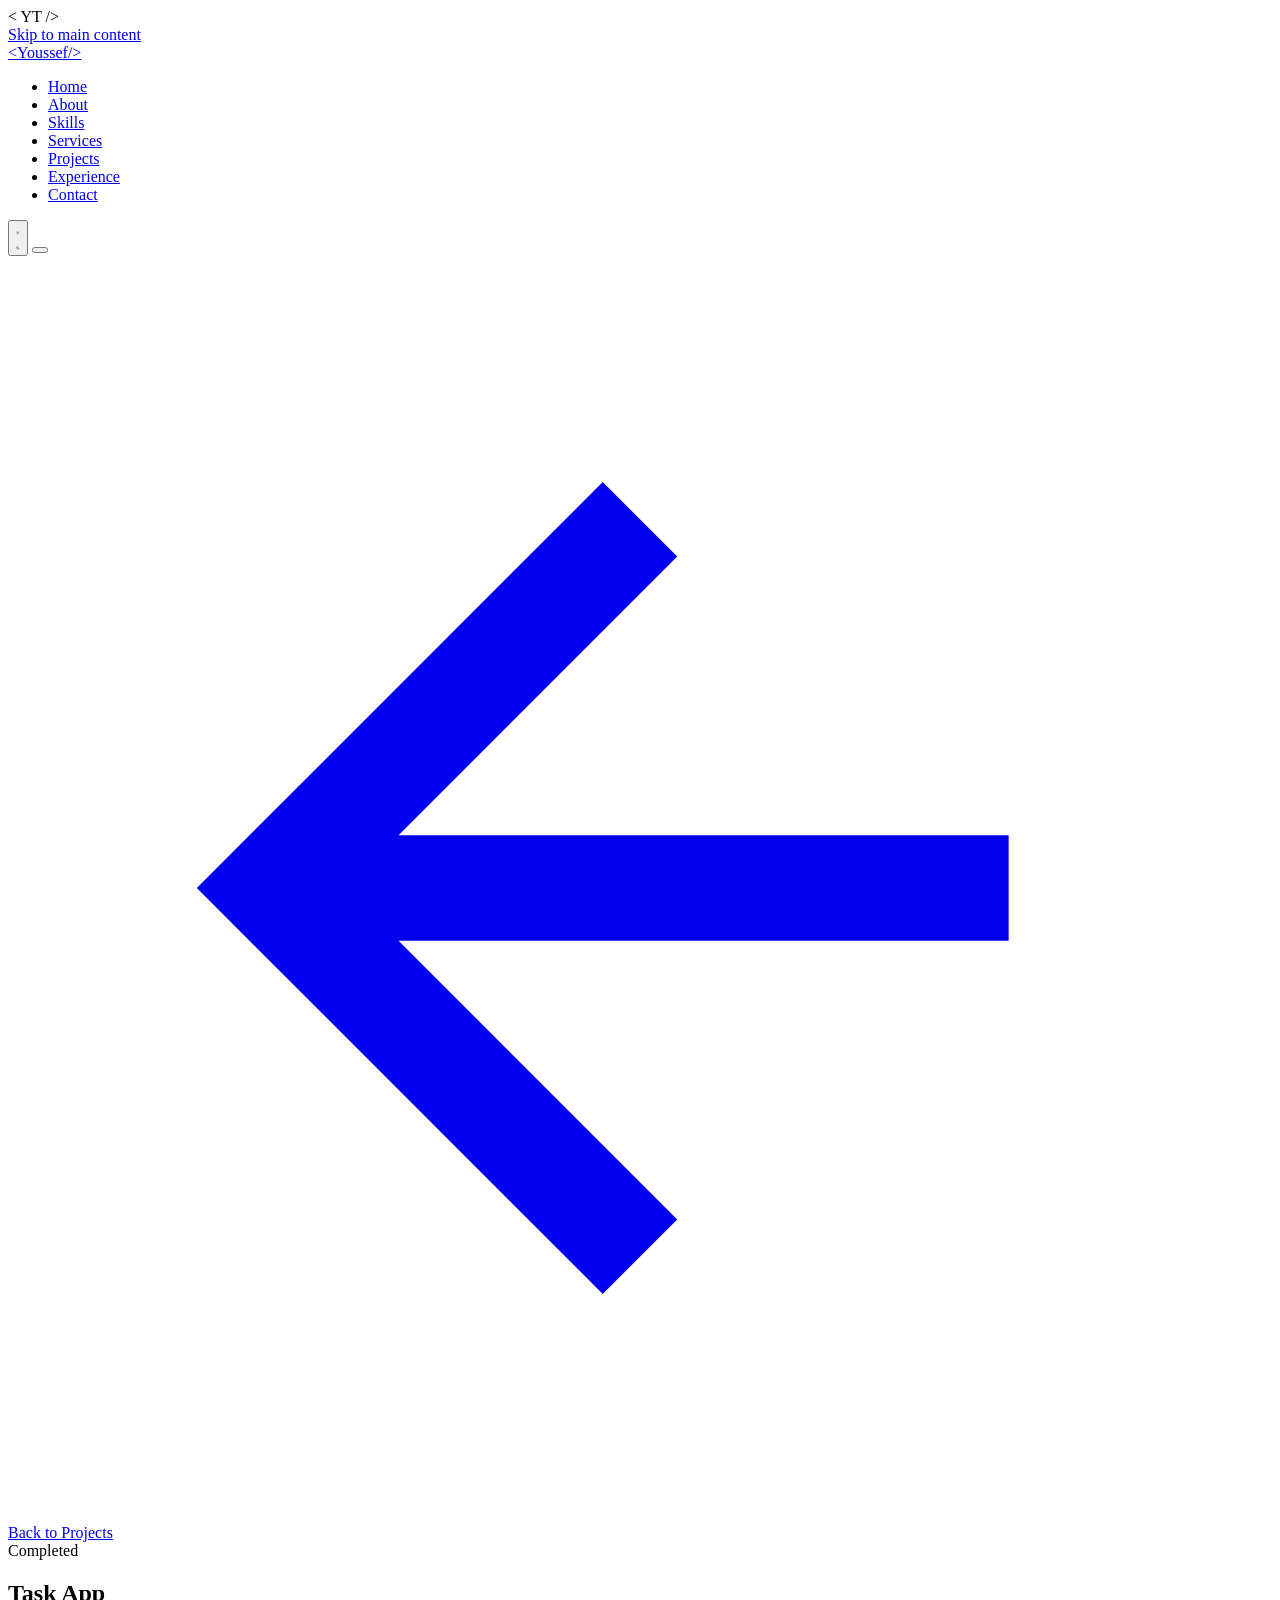
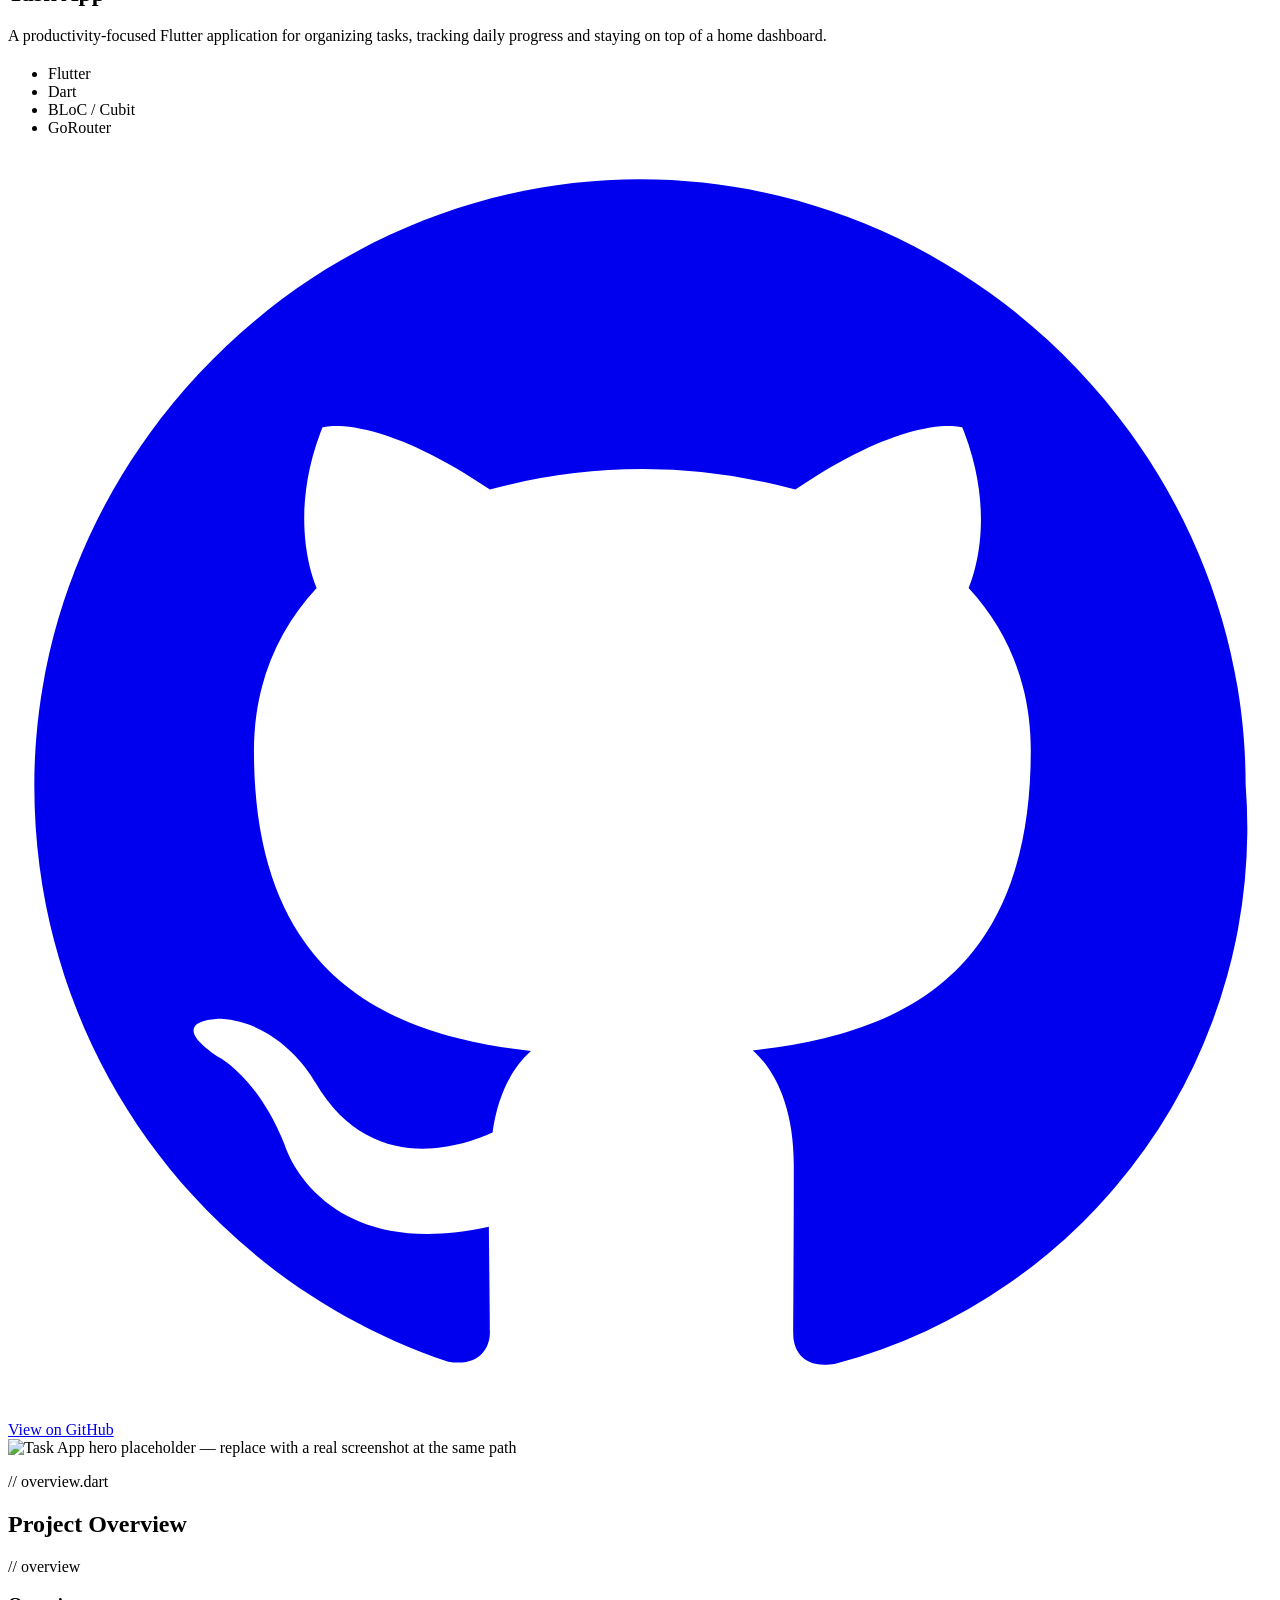
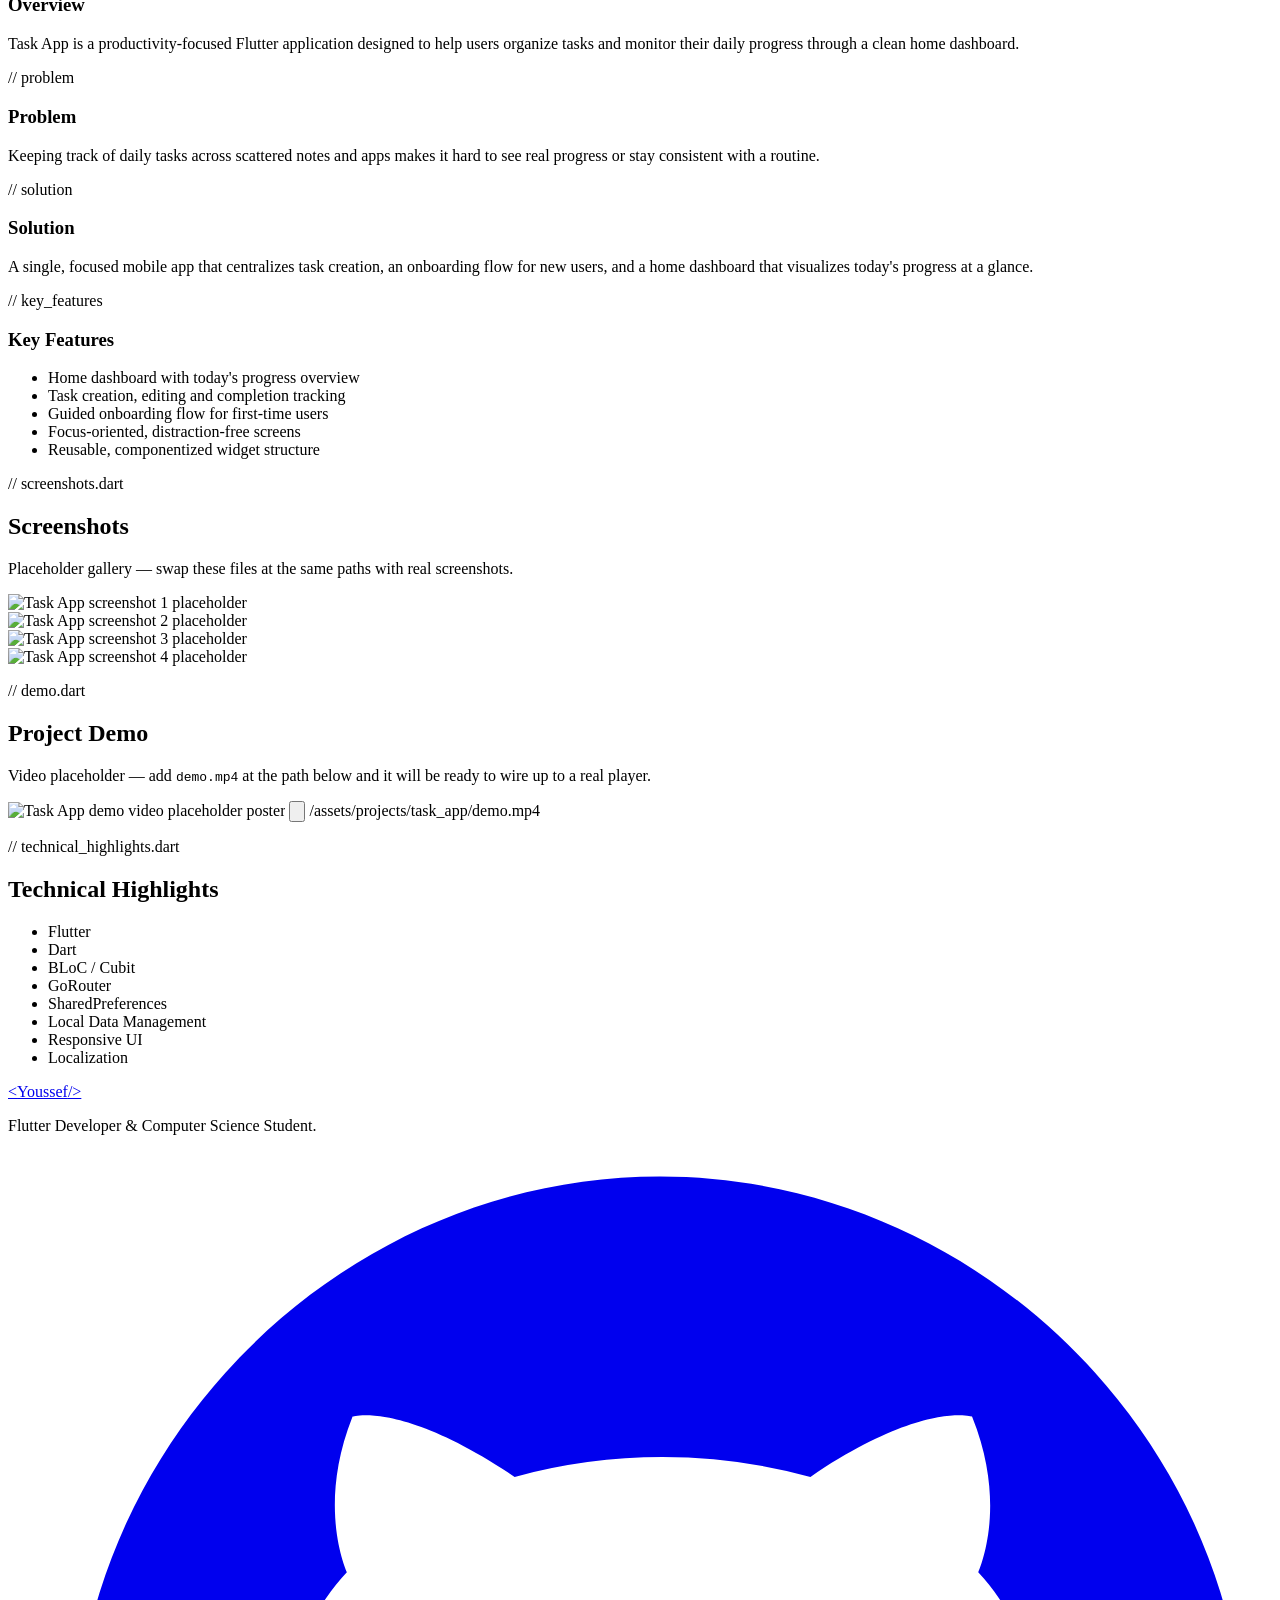
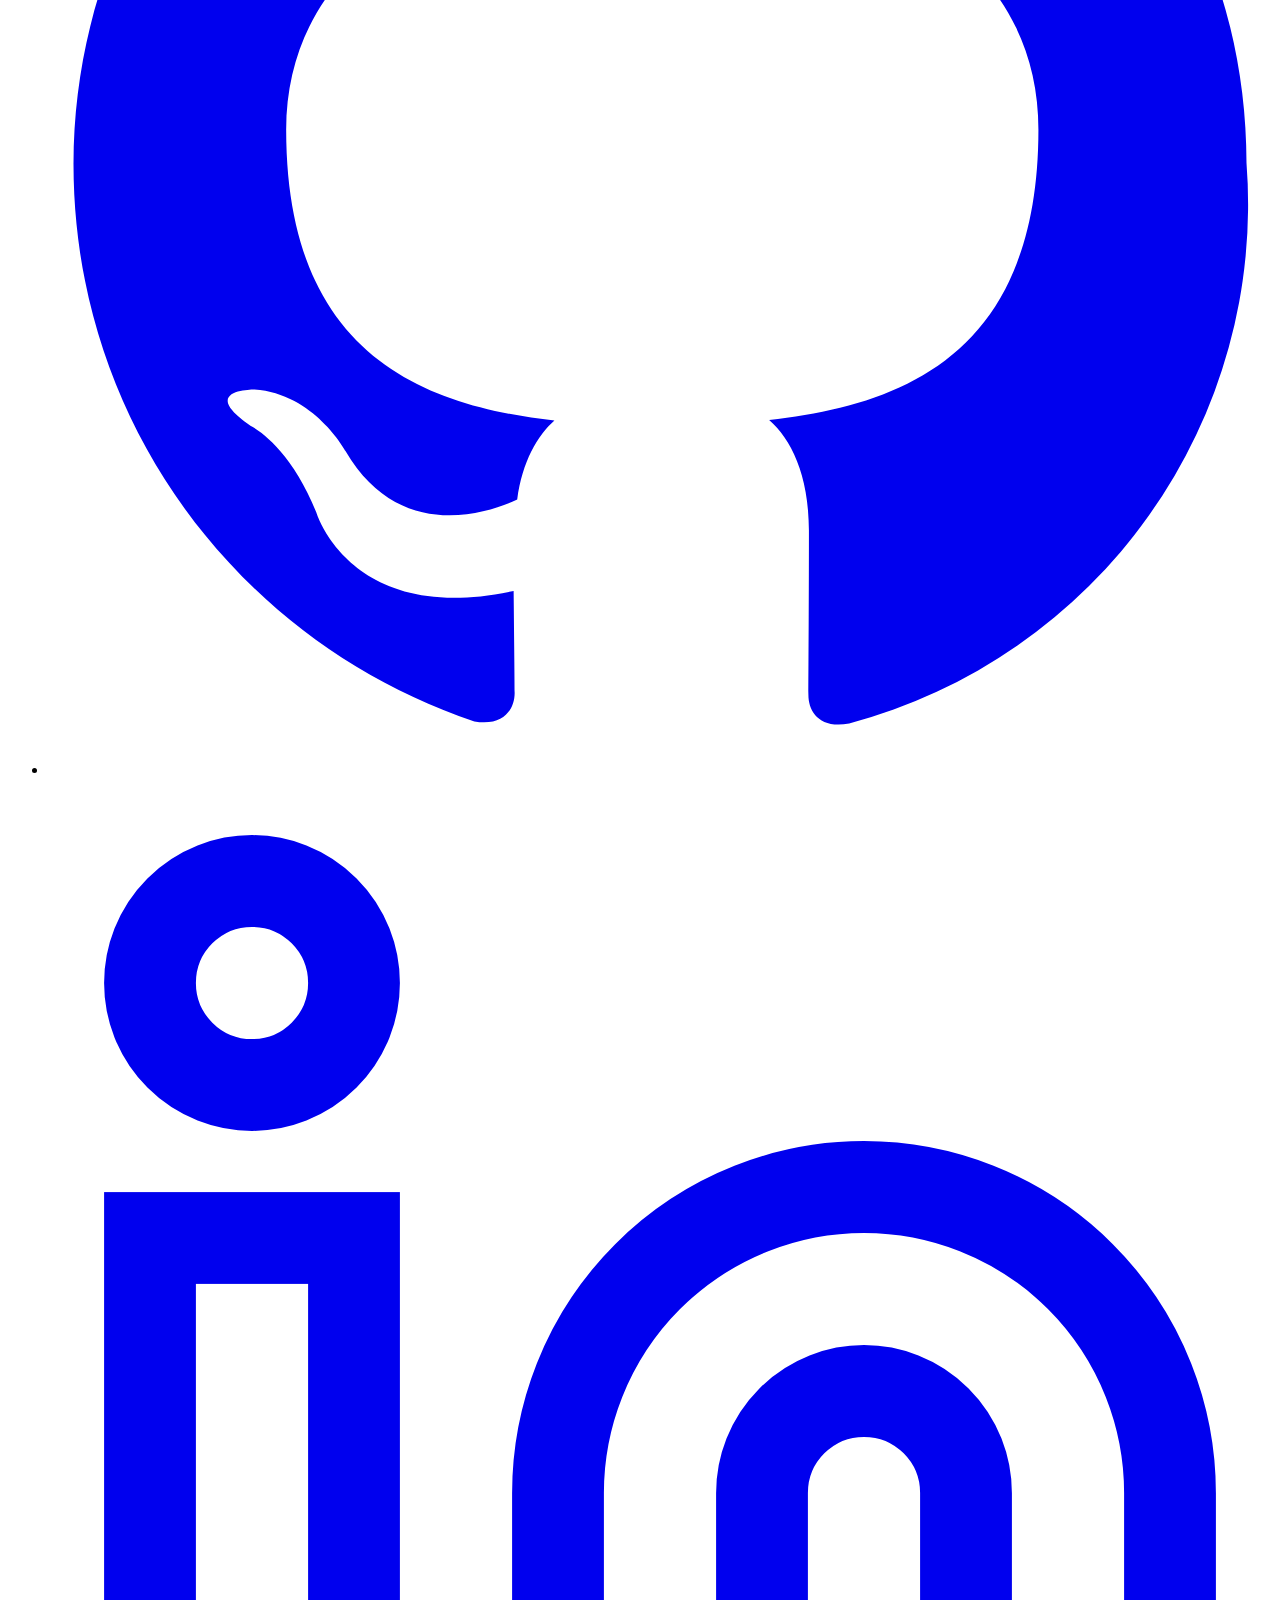
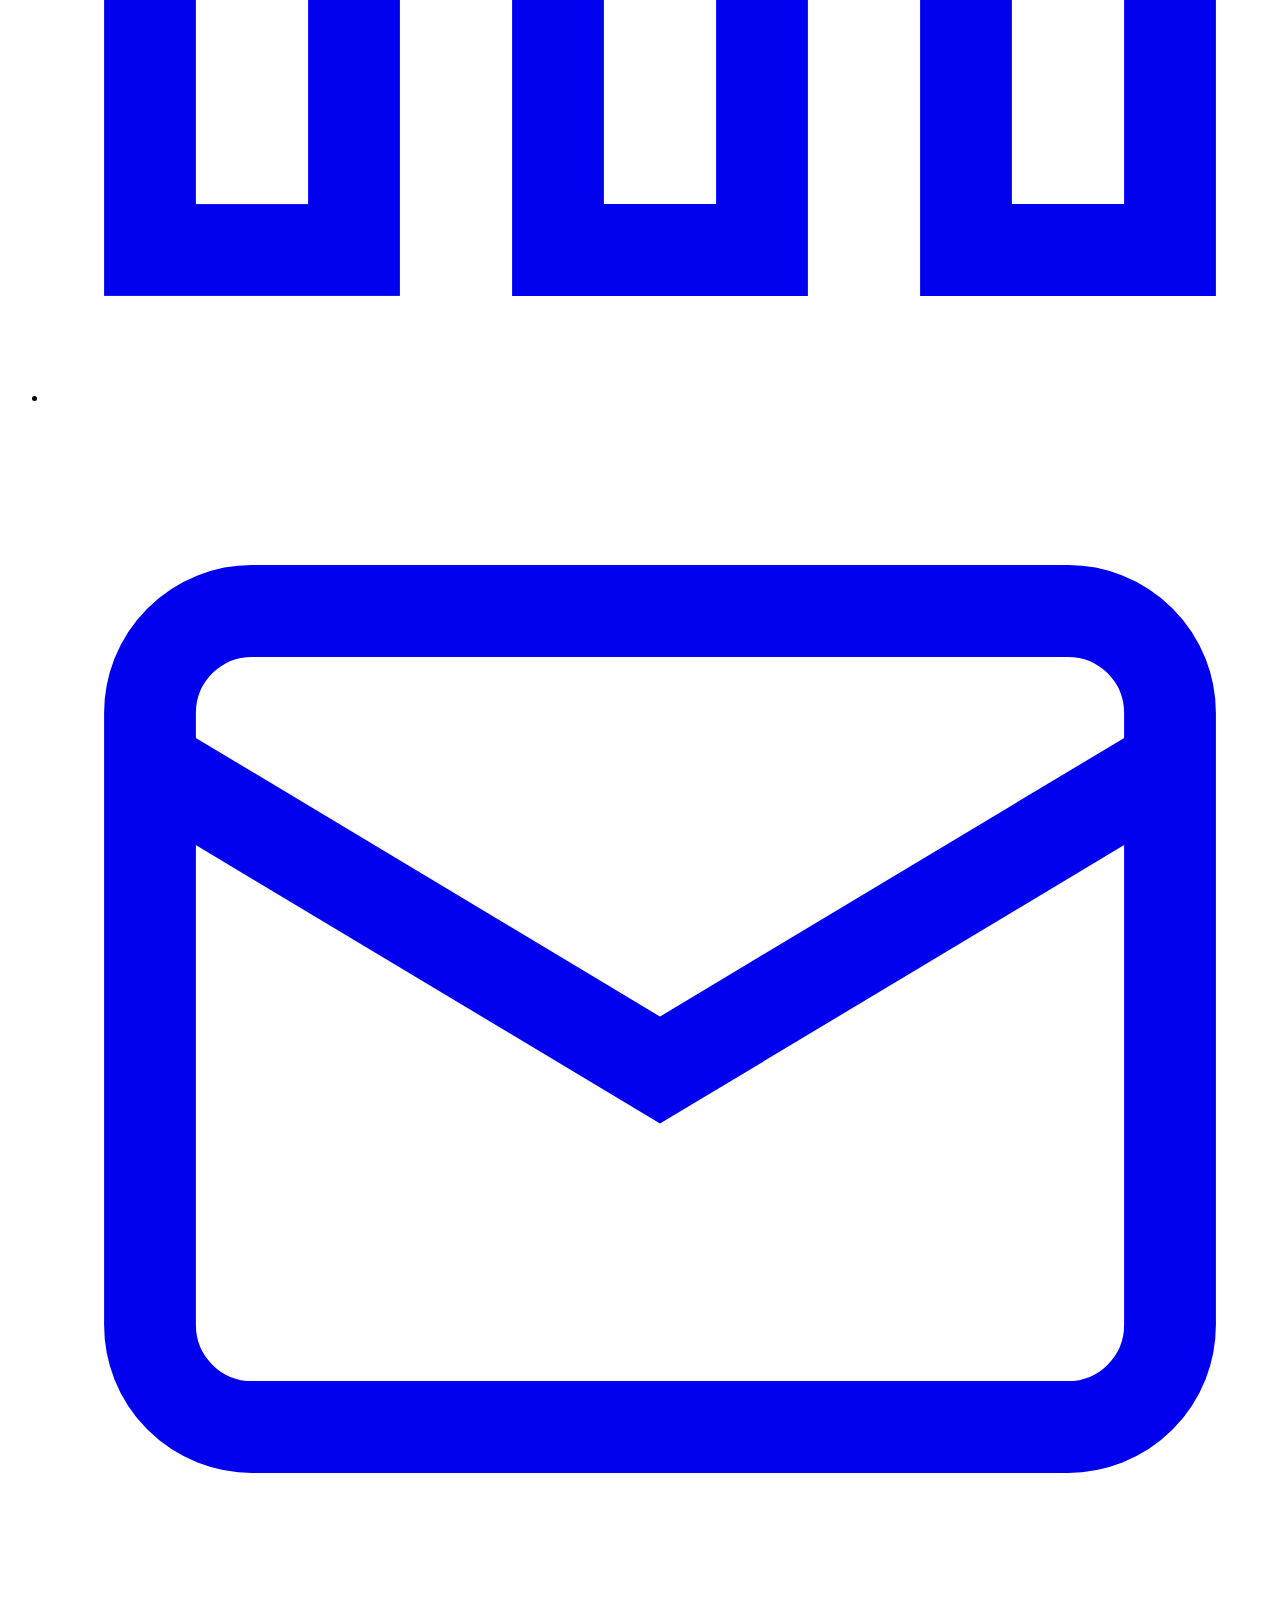
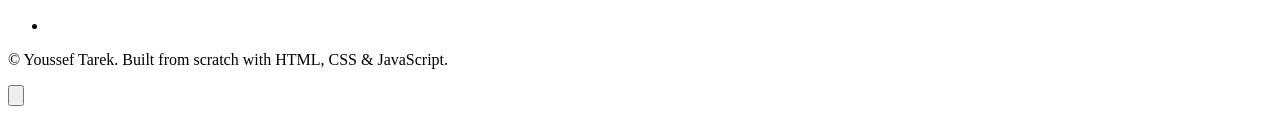
==== projects/task-app.html @ 96d19482 "Replace portfolio files" ====
<!DOCTYPE html>
<html lang="en" data-theme="dark">
<head>
  <meta charset="UTF-8" />
  <meta name="viewport" content="width=device-width, initial-scale=1.0" />
  <title>Task App — Project Details | Youssef Tarek</title>

  <!-- SEO -->
  <meta name="description" content="Task App — a productivity-focused Flutter application by Youssef Tarek for organizing tasks and tracking daily progress." />
  <meta name="keywords" content="Task App, Flutter, Dart, BLoC, Cubit, GoRouter, Youssef Tarek, Flutter Developer" />
  <meta name="author" content="Youssef Tarek" />
  <link rel="canonical" href="https://yousseftarek.dev/projects/task-app.html" />

  <!-- Open Graph -->
  <meta property="og:type" content="website" />
  <meta property="og:title" content="Task App — Project Details | Youssef Tarek" />
  <meta property="og:description" content="A productivity-focused Flutter application for organizing tasks and tracking daily progress." />
  <meta property="og:url" content="https://yousseftarek.dev/projects/task-app.html" />
  <meta property="og:site_name" content="Youssef Tarek Portfolio" />

  <!-- Twitter Card -->
  <meta name="twitter:card" content="summary_large_image" />
  <meta name="twitter:title" content="Task App — Project Details | Youssef Tarek" />
  <meta name="twitter:description" content="A productivity-focused Flutter application for organizing tasks and tracking daily progress." />

  <!-- Favicon -->
  <link rel="icon" type="image/svg+xml" href="../assets/icons/favicon.svg" />

  <!-- Fonts -->
  <link rel="preconnect" href="https://fonts.googleapis.com" />
  <link rel="preconnect" href="https://fonts.gstatic.com" crossorigin />
  <link href="https://fonts.googleapis.com/css2?family=Poppins:wght@300;400;500;600;700;800&family=JetBrains+Mono:wght@400;500;600;700&display=swap" rel="stylesheet" />

  <link rel="stylesheet" href="style.css" />
</head>
<body>

  <!-- ================= LOADER ================= -->
  <div class="loader" id="loader" aria-hidden="true">
    <div class="loader__mark">
      <span class="loader__bracket">&lt;</span>
      <span class="loader__name">YT</span>
      <span class="loader__bracket">/&gt;</span>
    </div>
    <div class="loader__bar"><span></span></div>
  </div>

  <!-- ================= SCROLL PROGRESS ================= -->
  <div class="progress-bar" id="progressBar" role="progressbar" aria-hidden="true"><span id="progressFill"></span></div>

  <!-- ================= SKIP LINK ================= -->
  <a class="skip-link" href="#main">Skip to main content</a>

  <!-- ================= NAVBAR ================= -->
  <header class="navbar" id="navbar">
    <nav class="nav container" aria-label="Primary navigation">
      <a href="../index.html#home" class="nav__logo" aria-label="Youssef Tarek — home">
        <span class="nav__logo-bracket">&lt;</span>Youssef<span class="nav__logo-bracket">/&gt;</span>
      </a>

      <ul class="nav__links" id="navLinks">
        <li><a href="../index.html#home" class="nav__link">Home</a></li>
        <li><a href="../index.html#about" class="nav__link">About</a></li>
        <li><a href="../index.html#skills" class="nav__link">Skills</a></li>
        <li><a href="../index.html#services" class="nav__link">Services</a></li>
        <li><a href="../index.html#projects" class="nav__link active-link">Projects</a></li>
        <li><a href="../index.html#experience" class="nav__link">Experience</a></li>
        <li><a href="../index.html#contact" class="nav__link">Contact</a></li>
      </ul>

      <div class="nav__actions">
        <button class="theme-toggle" id="themeToggle" type="button" aria-label="Toggle light and dark theme" aria-pressed="false">
          <svg class="icon icon-sun" viewBox="0 0 24 24" fill="none" stroke="currentColor" stroke-width="2" aria-hidden="true"><circle cx="12" cy="12" r="4"/><path d="M12 2v2M12 20v2M4.93 4.93l1.41 1.41M17.66 17.66l1.41 1.41M2 12h2M20 12h2M4.93 19.07l1.41-1.41M17.66 6.34l1.41-1.41"/></svg>
          <svg class="icon icon-moon" viewBox="0 0 24 24" fill="none" stroke="currentColor" stroke-width="2" aria-hidden="true"><path d="M21 12.79A9 9 0 1 1 11.21 3 7 7 0 0 0 21 12.79Z"/></svg>
        </button>

        <button class="nav__burger" id="navBurger" type="button" aria-label="Open menu" aria-expanded="false" aria-controls="navLinks">
          <span></span><span></span><span></span>
        </button>
      </div>
    </nav>
  </header>

  <main id="main">

    <!-- ================= BREADCRUMB ================= -->
    <div class="container">
      <a href="../index.html#projects" class="back-to-projects">
        <svg viewBox="0 0 24 24" fill="none" stroke="currentColor" stroke-width="2" aria-hidden="true"><path d="M19 12H5M12 19l-7-7 7-7"/></svg>
        <span>Back to Projects</span>
      </a>
    </div>

    <!-- ================= PROJECT HERO ================= -->
    <section class="section project-hero">
      <div class="container">
        <span class="project-card__status project-card__status--done">Completed</span>
        <h1 class="section__title">Task App</h1>
        <p class="section__subtitle" style="margin-bottom: 1.25rem;">
          A productivity-focused Flutter application for organizing tasks, tracking daily
          progress and staying on top of a home dashboard.
        </p>
        <ul class="project-card__tags">
          <li>Flutter</li><li>Dart</li><li>BLoC / Cubit</li><li>GoRouter</li>
        </ul>

        <div class="project-hero__actions">
          <a class="btn btn--primary" href="https://github.com/yousseftarekx2-tech/TaskFlow" target="_blank" rel="noopener noreferrer">
            <svg viewBox="0 0 24 24" fill="currentColor" aria-hidden="true"><path d="M12 .5C5.73.5.5 5.74.5 12.02c0 5.1 3.29 9.4 7.86 10.93.58.1.79-.25.79-.56 0-.28-.01-1.02-.02-2-3.2.7-3.87-1.54-3.87-1.54-.53-1.34-1.29-1.7-1.29-1.7-1.05-.72.08-.71.08-.71 1.17.08 1.78 1.2 1.78 1.2 1.03 1.77 2.71 1.26 3.37.96.1-.75.4-1.26.73-1.55-2.56-.29-5.26-1.28-5.26-5.7 0-1.26.45-2.29 1.19-3.09-.12-.29-.52-1.46.11-3.05 0 0 .97-.31 3.18 1.18a11 11 0 0 1 5.8 0c2.2-1.49 3.17-1.18 3.17-1.18.64 1.59.24 2.76.12 3.05.74.8 1.18 1.83 1.18 3.09 0 4.43-2.7 5.4-5.28 5.69.42.36.78 1.07.78 2.17 0 1.57-.01 2.83-.01 3.22 0 .31.2.67.8.56A10.53 10.53 0 0 0 23.5 12c0-6.28-5.23-11.5-11.5-11.5z"/></svg>
            <span>View on GitHub</span>
          </a>
        </div>

        <div class="project-hero__image">
          <img src="../assets/projects/task_app/hero.png" alt="Task App hero placeholder — replace with a real screenshot at the same path" loading="lazy" />
        </div>
      </div>
    </section>

    <!-- ================= OVERVIEW ================= -->
    <section class="section section--alt">
      <div class="container">
        <p class="eyebrow">// overview.dart</p>
        <h2 class="section__title">Project Overview</h2>

        <div class="overview-grid">
          <div class="panel-card">
            <p class="panel-card__eyebrow">// overview</p>
            <h3>Overview</h3>
            <p>Task App is a productivity-focused Flutter application designed to help users organize tasks and monitor their daily progress through a clean home dashboard.</p>
          </div>
          <div class="panel-card">
            <p class="panel-card__eyebrow">// problem</p>
            <h3>Problem</h3>
            <p>Keeping track of daily tasks across scattered notes and apps makes it hard to see real progress or stay consistent with a routine.</p>
          </div>
          <div class="panel-card">
            <p class="panel-card__eyebrow">// solution</p>
            <h3>Solution</h3>
            <p>A single, focused mobile app that centralizes task creation, an onboarding flow for new users, and a home dashboard that visualizes today's progress at a glance.</p>
          </div>
          <div class="panel-card panel-card--outline features-card">
            <p class="panel-card__eyebrow">// key_features</p>
            <h3>Key Features</h3>
            <ul class="panel-list">
              <li>Home dashboard with today's progress overview</li>
              <li>Task creation, editing and completion tracking</li>
              <li>Guided onboarding flow for first-time users</li>
              <li>Focus-oriented, distraction-free screens</li>
              <li>Reusable, componentized widget structure</li>
            </ul>
          </div>
        </div>
      </div>
    </section>

    <!-- ================= SCREENSHOTS ================= -->
    <section class="section">
      <div class="container">
        <p class="eyebrow">// screenshots.dart</p>
        <h2 class="section__title">Screenshots</h2>
        <p class="section__subtitle">Placeholder gallery — swap these files at the same paths with real screenshots.</p>

        <div class="gallery-grid">
          <div class="gallery-grid__item"><img src="../assets/projects/task_app/screenshot-1.png" alt="Task App screenshot 1 placeholder" loading="lazy" /></div>
          <div class="gallery-grid__item"><img src="../assets/projects/task_app/screenshot-2.png" alt="Task App screenshot 2 placeholder" loading="lazy" /></div>
          <div class="gallery-grid__item"><img src="../assets/projects/task_app/screenshot-3.png" alt="Task App screenshot 3 placeholder" loading="lazy" /></div>
          <div class="gallery-grid__item"><img src="../assets/projects/task_app/screenshot-4.png" alt="Task App screenshot 4 placeholder" loading="lazy" /></div>
        </div>
      </div>
    </section>

    <!-- ================= DEMO VIDEO ================= -->
    <section class="section section--alt">
      <div class="container">
        <p class="eyebrow">// demo.dart</p>
        <h2 class="section__title">Project Demo</h2>
        <p class="section__subtitle">Video placeholder — add <code>demo.mp4</code> at the path below and it will be ready to wire up to a real player.</p>

        <div class="video-placeholder">
          <img src="../assets/projects/task_app/demo-poster.png" alt="Task App demo video placeholder poster" loading="lazy" />
          <button class="video-placeholder__play" type="button" aria-label="Play demo video (placeholder — no video attached yet)">
            <svg viewBox="0 0 24 24" fill="currentColor" aria-hidden="true"><path d="M8 5v14l11-7z"/></svg>
          </button>
          <span class="video-placeholder__note">/assets/projects/task_app/demo.mp4</span>
        </div>
      </div>
    </section>

    <!-- ================= TECHNICAL HIGHLIGHTS ================= -->
    <section class="section">
      <div class="container">
        <p class="eyebrow">// technical_highlights.dart</p>
        <h2 class="section__title">Technical Highlights</h2>

        <ul class="highlights-list">
          <li>Flutter</li>
          <li>Dart</li>
          <li>BLoC / Cubit</li>
          <li>GoRouter</li>
          <li>SharedPreferences</li>
          <li>Local Data Management</li>
          <li>Responsive UI</li>
          <li>Localization</li>
        </ul>
      </div>
    </section>

  </main>

  <!-- ================= FOOTER ================= -->
  <footer class="footer">
    <div class="container footer__grid">
      <div>
        <a href="../index.html#home" class="nav__logo">
          <span class="nav__logo-bracket">&lt;</span>Youssef<span class="nav__logo-bracket">/&gt;</span>
        </a>
        <p class="footer__tag">Flutter Developer &amp; Computer Science Student.</p>
      </div>

      <ul class="footer__social" aria-label="Social links">
        <li>
          <a href="https://github.com/yousseftarekx2-tech" target="_blank" rel="noopener noreferrer" aria-label="GitHub">
            <svg viewBox="0 0 24 24" fill="currentColor" aria-hidden="true"><path d="M12 .5C5.73.5.5 5.74.5 12.02c0 5.1 3.29 9.4 7.86 10.93.58.1.79-.25.79-.56 0-.28-.01-1.02-.02-2-3.2.7-3.87-1.54-3.87-1.54-.53-1.34-1.29-1.7-1.29-1.7-1.05-.72.08-.71.08-.71 1.17.08 1.78 1.2 1.78 1.2 1.03 1.77 2.71 1.26 3.37.96.1-.75.4-1.26.73-1.55-2.56-.29-5.26-1.28-5.26-5.7 0-1.26.45-2.29 1.19-3.09-.12-.29-.52-1.46.11-3.05 0 0 .97-.31 3.18 1.18a11 11 0 0 1 5.8 0c2.2-1.49 3.17-1.18 3.17-1.18.64 1.59.24 2.76.12 3.05.74.8 1.18 1.83 1.18 3.09 0 4.43-2.7 5.4-5.28 5.69.42.36.78 1.07.78 2.17 0 1.57-.01 2.83-.01 3.22 0 .31.2.67.8.56A10.53 10.53 0 0 0 23.5 12c0-6.28-5.23-11.5-11.5-11.5z"/></svg>
          </a>
        </li>
        <li>
          <a href="https://www.linkedin.com/in/youssef-tarek-83699b383" target="_blank" rel="noopener noreferrer" aria-label="LinkedIn">
            <svg viewBox="0 0 24 24" fill="none" stroke="currentColor" stroke-width="1.8" aria-hidden="true"><path d="M16 8a6 6 0 0 1 6 6v7h-4v-7a2 2 0 0 0-4 0v7h-4v-7a6 6 0 0 1 6-6z"/><rect x="2" y="9" width="4" height="12"/><circle cx="4" cy="4" r="2"/></svg>
          </a>
        </li>
        <li>
          <a href="mailto:youssef.tarek@example.com" aria-label="Email">
            <svg viewBox="0 0 24 24" fill="none" stroke="currentColor" stroke-width="1.8" aria-hidden="true"><rect x="2" y="4" width="20" height="16" rx="2"/><path d="M2 7l10 6 10-6"/></svg>
          </a>
        </li>
      </ul>
    </div>
    <div class="container footer__bottom">
      <p>&copy; <span id="year"></span> Youssef Tarek. Built from scratch with HTML, CSS &amp; JavaScript.</p>
    </div>
  </footer>

  <!-- ================= BACK TO TOP ================= -->
  <button class="back-to-top" id="backToTop" type="button" aria-label="Back to top">
    <svg viewBox="0 0 24 24" fill="none" stroke="currentColor" stroke-width="2" aria-hidden="true"><path d="M12 19V5M5 12l7-7 7 7"/></svg>
  </button>

  <script src="script.js"></script>
</body>
</html>
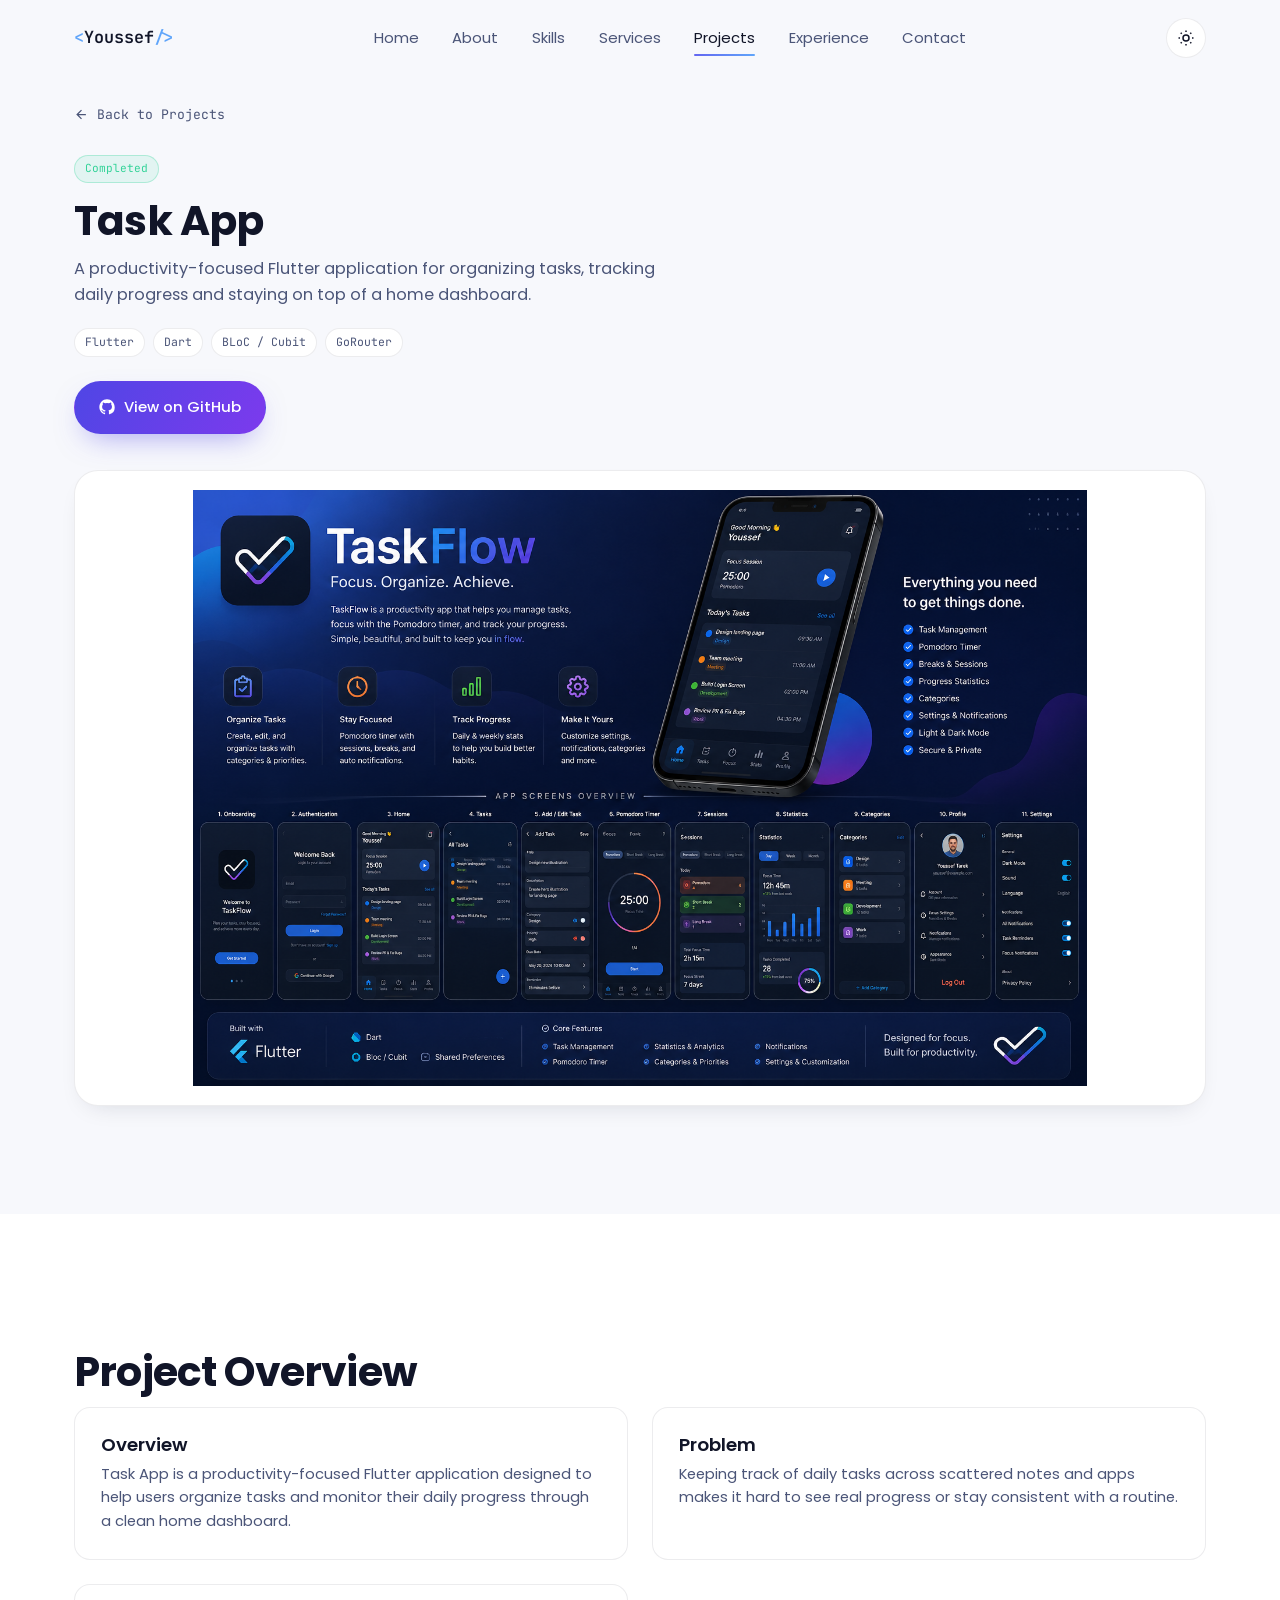
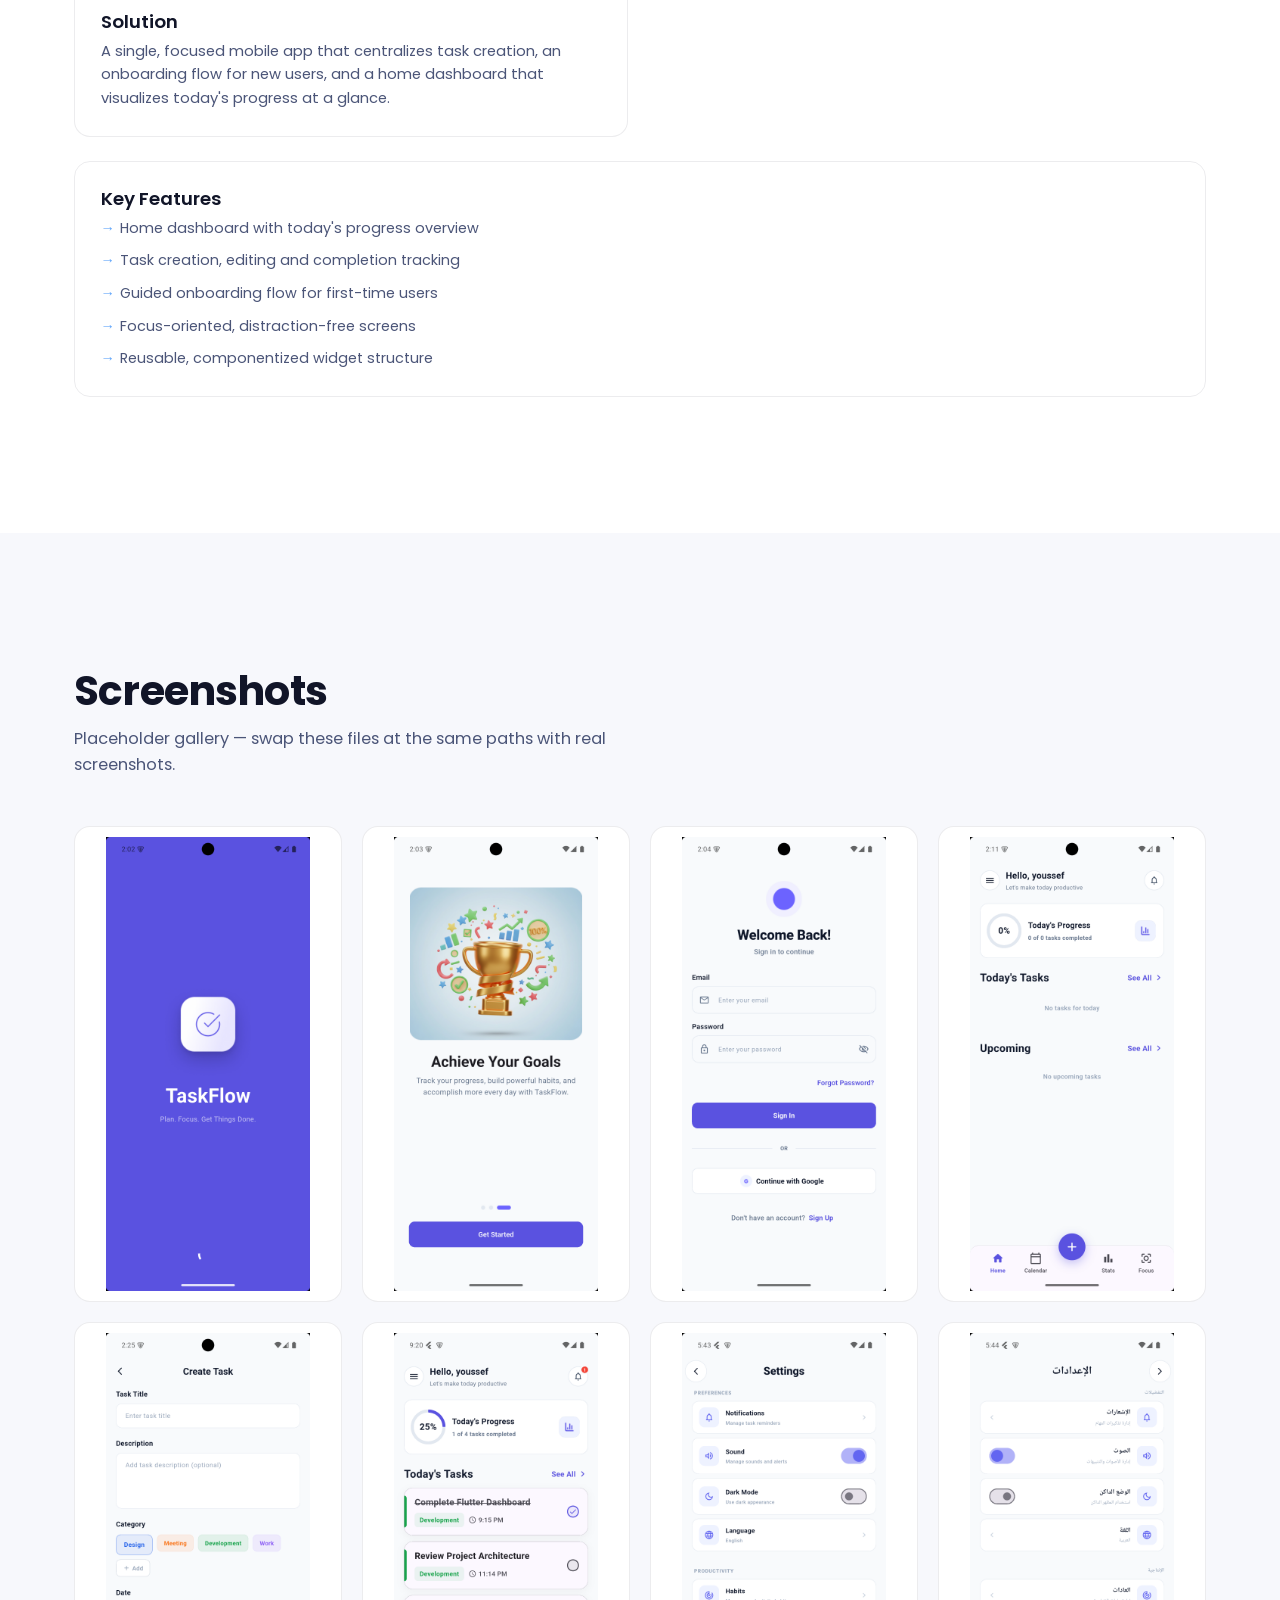
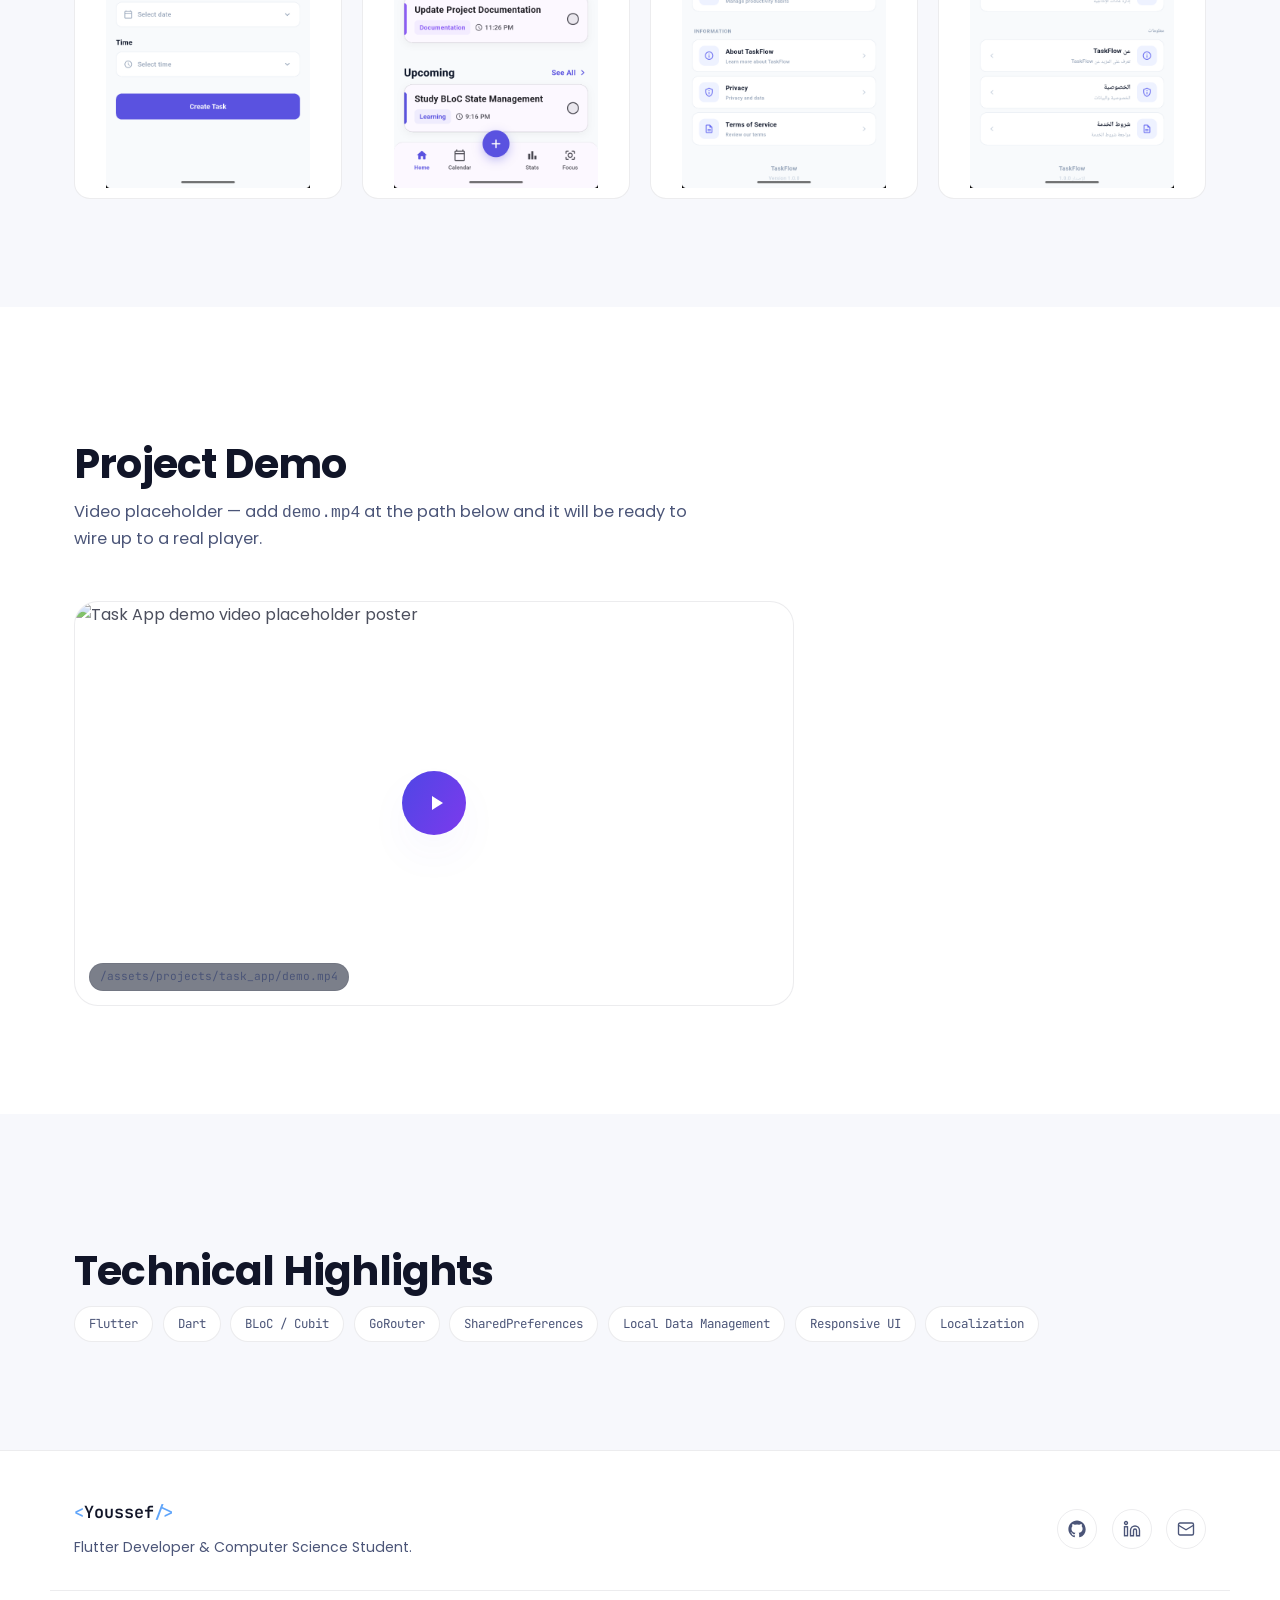
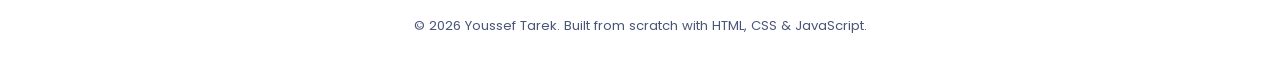
==== commit e8216dd8: "chore: update and add screens projects" ====
--- a/projects/task-app.html
+++ b/projects/task-app.html
@@ -31,7 +31,7 @@
   <link rel="preconnect" href="https://fonts.gstatic.com" crossorigin />
   <link href="https://fonts.googleapis.com/css2?family=Poppins:wght@300;400;500;600;700;800&family=JetBrains+Mono:wght@400;500;600;700&display=swap" rel="stylesheet" />
 
-  <link rel="stylesheet" href="style.css" />
+  <link rel="stylesheet" href="../style.css" />
 </head>
 <body>
 
@@ -112,7 +112,7 @@
         </div>
 
         <div class="project-hero__image">
-          <img src="../assets/projects/task_app/hero.png" alt="Task App hero placeholder — replace with a real screenshot at the same path" loading="lazy" />
+          <img src="../assets/images/hero.png" alt="Task App hero placeholder — replace with a real screenshot at the same path" loading="lazy" />
         </div>
       </div>
     </section>
@@ -120,27 +120,27 @@
     <!-- ================= OVERVIEW ================= -->
     <section class="section section--alt">
       <div class="container">
-        <p class="eyebrow">// overview.dart</p>
+        <p class="eyebrow"></p>
         <h2 class="section__title">Project Overview</h2>
 
         <div class="overview-grid">
           <div class="panel-card">
-            <p class="panel-card__eyebrow">// overview</p>
+            <p class="panel-card__eyebrow"></p>
             <h3>Overview</h3>
             <p>Task App is a productivity-focused Flutter application designed to help users organize tasks and monitor their daily progress through a clean home dashboard.</p>
           </div>
           <div class="panel-card">
-            <p class="panel-card__eyebrow">// problem</p>
+            <p class="panel-card__eyebrow"></p>
             <h3>Problem</h3>
             <p>Keeping track of daily tasks across scattered notes and apps makes it hard to see real progress or stay consistent with a routine.</p>
           </div>
           <div class="panel-card">
-            <p class="panel-card__eyebrow">// solution</p>
+            <p class="panel-card__eyebrow"></p>
             <h3>Solution</h3>
             <p>A single, focused mobile app that centralizes task creation, an onboarding flow for new users, and a home dashboard that visualizes today's progress at a glance.</p>
           </div>
           <div class="panel-card panel-card--outline features-card">
-            <p class="panel-card__eyebrow">// key_features</p>
+            <p class="panel-card__eyebrow"></p>
             <h3>Key Features</h3>
             <ul class="panel-list">
               <li>Home dashboard with today's progress overview</li>
@@ -157,15 +157,21 @@
     <!-- ================= SCREENSHOTS ================= -->
     <section class="section">
       <div class="container">
-        <p class="eyebrow">// screenshots.dart</p>
+        <p class="eyebrow"></p>
         <h2 class="section__title">Screenshots</h2>
         <p class="section__subtitle">Placeholder gallery — swap these files at the same paths with real screenshots.</p>
 
         <div class="gallery-grid">
-          <div class="gallery-grid__item"><img src="../assets/projects/task_app/screenshot-1.png" alt="Task App screenshot 1 placeholder" loading="lazy" /></div>
-          <div class="gallery-grid__item"><img src="../assets/projects/task_app/screenshot-2.png" alt="Task App screenshot 2 placeholder" loading="lazy" /></div>
-          <div class="gallery-grid__item"><img src="../assets/projects/task_app/screenshot-3.png" alt="Task App screenshot 3 placeholder" loading="lazy" /></div>
-          <div class="gallery-grid__item"><img src="../assets/projects/task_app/screenshot-4.png" alt="Task App screenshot 4 placeholder" loading="lazy" /></div>
+          <div class="gallery-grid__item"><img src="../assets/images/screen_6.png" alt="Task App screenshot 6 placeholder" loading="lazy" /></div>
+          <div class="gallery-grid__item"><img src="../assets/images/screen_7.png" alt="Task App screenshot 7 placeholder" loading="lazy" /></div>
+          <div class="gallery-grid__item"><img src="../assets/images/screen_2.png" alt="Task App screenshot 2 placeholder" loading="lazy" /></div>
+          <div class="gallery-grid__item"><img src="../assets/images/screen_8.png" alt="Task App screenshot 8 placeholder" loading="lazy" /></div>
+          <div class="gallery-grid__item"><img src="../assets/images/screen_3.png" alt="Task App screenshot 3 placeholder" loading="lazy" /></div>
+          <div class="gallery-grid__item"><img src="../assets/images/screen_1.png" alt="Task App screenshot 1 placeholder" loading="lazy" /></div>
+          <div class="gallery-grid__item"><img src="../assets/images/screen_4.png" alt="Task App screenshot 4 placeholder" loading="lazy" /></div>
+          <div class="gallery-grid__item"><img src="../assets/images/screen_5.png" alt="Task App screenshot 5 placeholder" loading="lazy" /></div>
+
+
         </div>
       </div>
     </section>
@@ -173,7 +179,7 @@
     <!-- ================= DEMO VIDEO ================= -->
     <section class="section section--alt">
       <div class="container">
-        <p class="eyebrow">// demo.dart</p>
+        <p class="eyebrow"></p>
         <h2 class="section__title">Project Demo</h2>
         <p class="section__subtitle">Video placeholder — add <code>demo.mp4</code> at the path below and it will be ready to wire up to a real player.</p>
 
@@ -190,7 +196,7 @@
     <!-- ================= TECHNICAL HIGHLIGHTS ================= -->
     <section class="section">
       <div class="container">
-        <p class="eyebrow">// technical_highlights.dart</p>
+        <p class="eyebrow"></p>
         <h2 class="section__title">Technical Highlights</h2>
 
         <ul class="highlights-list">
@@ -246,6 +252,6 @@
     <svg viewBox="0 0 24 24" fill="none" stroke="currentColor" stroke-width="2" aria-hidden="true"><path d="M12 19V5M5 12l7-7 7 7"/></svg>
   </button>
 
-  <script src="script.js"></script>
+  <script src="../script.js"></script>
 </body>
 </html>
--- a/style.css
+++ b/style.css
@@ -0,0 +1,1040 @@
+/* =========================================================
+   Youssef Tarek — Portfolio Stylesheet
+   Structure:
+   1. Design Tokens (CSS Variables)
+   2. Reset & Base
+   3. Typography helpers
+   4. Layout utilities
+   5. Loader
+   6. Progress bar
+   7. Navbar
+   8. Buttons
+   9. Hero
+   10. About
+   11. Skills
+   12. Services
+   13. Projects
+   14. Timeline (Experience/Education)
+   15. Contact
+   16. Footer
+   17. Back to top
+   18. Reveal / scroll animations
+   19. Responsive breakpoints
+   ========================================================= */
+
+/* ============ 1. DESIGN TOKENS ============ */
+:root {
+  /* Brand palette */
+  --primary: #4F46E5;
+  --primary-light: #6366F1;
+  --secondary: #7C3AED;
+  --accent: #60A5FA;
+  --code-accent: #34D399;
+
+  /* Dark theme surface */
+  --bg: #0F172A;
+  --bg-elevated: #131B33;
+  --bg-card: rgba(255, 255, 255, 0.045);
+  --bg-card-hover: rgba(255, 255, 255, 0.075);
+  --border-soft: rgba(255, 255, 255, 0.09);
+  --border-strong: rgba(255, 255, 255, 0.16);
+
+  --text: #E7ECF7;
+  --text-dim: #9AA6C3;
+  --text-dimmer: #6B7592;
+
+  /* Type */
+  --font-display: 'Poppins', sans-serif;
+  --font-mono: 'JetBrains Mono', monospace;
+
+  /* Radii / shadow */
+  --radius-sm: 10px;
+  --radius-md: 16px;
+  --radius-lg: 24px;
+  --shadow-glow: 0 20px 60px -20px rgba(79, 70, 229, 0.45);
+  --shadow-soft: 0 10px 30px -12px rgba(0, 0, 0, 0.45);
+
+  /* Motion */
+  --ease: cubic-bezier(.22, 1, .36, 1);
+  --dur-fast: .2s;
+  --dur-med: .45s;
+
+  /* Layout */
+  --container-w: 1180px;
+  --nav-h: 76px;
+}
+
+[data-theme="light"] {
+  --bg: #F7F8FC;
+  --bg-elevated: #FFFFFF;
+  --bg-card: #FFFFFF;
+  --bg-card-hover: #F1F3FC;
+  --border-soft: rgba(15, 23, 42, 0.08);
+  --border-strong: rgba(15, 23, 42, 0.14);
+
+  --text: #111528;
+  --text-dim: #4B5578;
+  --text-dimmer: #7A83A3;
+
+  --shadow-glow: 0 20px 50px -20px rgba(79, 70, 229, 0.25);
+  --shadow-soft: 0 10px 26px -14px rgba(15, 23, 42, 0.18);
+}
+
+/* ============ 2. RESET & BASE ============ */
+*, *::before, *::after { box-sizing: border-box; }
+html { scroll-behavior: smooth; }
+
+body {
+  margin: 0;
+  background: var(--bg);
+  color: var(--text);
+  font-family: var(--font-display);
+  font-size: 16px;
+  line-height: 1.6;
+  -webkit-font-smoothing: antialiased;
+  transition: background-color var(--dur-med) var(--ease), color var(--dur-med) var(--ease);
+  overflow-x: hidden;
+}
+
+img, svg { display: block; max-width: 100%; }
+a { color: inherit; text-decoration: none; }
+ul { list-style: none; margin: 0; padding: 0; }
+h1, h2, h3, h4 { margin: 0; font-weight: 600; line-height: 1.15; }
+p { margin: 0 0 1rem; color: var(--text-dim); }
+button { font-family: inherit; cursor: pointer; }
+input, textarea { font-family: inherit; }
+
+:focus-visible {
+  outline: 2px solid var(--accent);
+  outline-offset: 3px;
+  border-radius: 4px;
+}
+
+.skip-link {
+  position: absolute;
+  left: -999px;
+  top: 0;
+  background: var(--primary);
+  color: #fff;
+  padding: .75rem 1.25rem;
+  border-radius: 0 0 8px 0;
+  z-index: 999;
+}
+.skip-link:focus { left: 0; }
+
+@media (prefers-reduced-motion: reduce) {
+  *, *::before, *::after {
+    animation-duration: 0.001ms !important;
+    animation-iteration-count: 1 !important;
+    transition-duration: 0.001ms !important;
+    scroll-behavior: auto !important;
+  }
+}
+
+/* ============ 3. TYPOGRAPHY HELPERS ============ */
+.eyebrow {
+  display: inline-flex;
+  align-items: center;
+  gap: .5rem;
+  font-family: var(--font-mono);
+  font-size: .8rem;
+  letter-spacing: .03em;
+  color: var(--code-accent);
+  margin: 0 0 1rem;
+}
+.eyebrow__dot {
+  width: 6px; height: 6px; border-radius: 50%;
+  background: var(--code-accent);
+  box-shadow: 0 0 0 4px rgba(52, 211, 153, .15);
+}
+
+.text-gradient {
+  background: linear-gradient(120deg, var(--primary-light), var(--secondary) 55%, var(--accent));
+  -webkit-background-clip: text;
+  background-clip: text;
+  color: transparent;
+}
+
+.section__title {
+  font-size: clamp(1.9rem, 3.2vw, 2.6rem);
+  font-weight: 700;
+  letter-spacing: -.02em;
+  margin-bottom: .75rem;
+  max-width: 720px;
+}
+.section__subtitle {
+  color: var(--text-dim);
+  max-width: 620px;
+  margin-bottom: 3rem;
+  font-size: 1.02rem;
+}
+
+/* ============ 4. LAYOUT ============ */
+.container {
+  width: 100%;
+  max-width: var(--container-w);
+  margin-inline: auto;
+  padding-inline: 24px;
+}
+.section { padding: 108px 0; position: relative; }
+.section--alt { background: var(--bg-elevated); }
+
+/* ============ 5. LOADER ============ */
+.loader {
+  position: fixed; inset: 0; z-index: 9999;
+  background: var(--bg);
+  display: flex; flex-direction: column; align-items: center; justify-content: center;
+  gap: 1.25rem;
+  transition: opacity .6s var(--ease), visibility .6s var(--ease);
+}
+.loader.is-hidden { opacity: 0; visibility: hidden; pointer-events: none; }
+.loader__mark {
+  font-family: var(--font-mono);
+  font-size: 2rem;
+  font-weight: 600;
+  color: var(--text);
+  letter-spacing: .05em;
+}
+.loader__bracket { color: var(--primary-light); animation: pulseBracket 1.2s ease-in-out infinite; }
+.loader__bracket:last-child { animation-delay: .3s; }
+@keyframes pulseBracket { 0%, 100% { opacity: .35; } 50% { opacity: 1; } }
+.loader__bar {
+  width: 160px; height: 3px; border-radius: 3px;
+  background: var(--border-soft); overflow: hidden;
+}
+.loader__bar span {
+  display: block; height: 100%; width: 40%;
+  background: linear-gradient(90deg, var(--primary), var(--accent));
+  animation: loaderSlide 1.1s ease-in-out infinite;
+}
+@keyframes loaderSlide {
+  0% { transform: translateX(-100%); }
+  100% { transform: translateX(350%); }
+}
+
+/* ============ 6. PROGRESS BAR ============ */
+.progress-bar {
+  position: fixed; top: 0; left: 0; width: 100%; height: 3px;
+  z-index: 1001; background: transparent;
+}
+.progress-bar span {
+  display: block; height: 100%; width: 0%;
+  background: linear-gradient(90deg, var(--primary), var(--secondary), var(--accent));
+  transition: width .1s linear;
+}
+
+/* ============ 7. NAVBAR ============ */
+.navbar {
+  position: fixed; top: 0; left: 0; width: 100%; z-index: 900;
+  height: var(--nav-h);
+  display: flex; align-items: center;
+  transition: background-color var(--dur-med) var(--ease), backdrop-filter var(--dur-med) var(--ease), box-shadow var(--dur-med) var(--ease), border-color var(--dur-med) var(--ease);
+  border-bottom: 1px solid transparent;
+}
+.navbar.is-scrolled {
+  background: color-mix(in srgb, var(--bg) 78%, transparent);
+  backdrop-filter: blur(16px) saturate(140%);
+  -webkit-backdrop-filter: blur(16px) saturate(140%);
+  border-bottom-color: var(--border-soft);
+  box-shadow: var(--shadow-soft);
+}
+.nav { display: flex; align-items: center; justify-content: space-between; width: 100%; }
+
+.nav__logo {
+  font-family: var(--font-mono);
+  font-weight: 600;
+  font-size: 1.05rem;
+  color: var(--text);
+}
+.nav__logo-bracket { color: var(--accent); }
+
+.nav__links {
+  display: flex; align-items: center; gap: 2.1rem;
+}
+.nav__link {
+  position: relative;
+  font-size: .93rem;
+  color: var(--text-dim);
+  padding: 6px 0;
+  transition: color var(--dur-fast) ease;
+}
+.nav__link::after {
+  content: '';
+  position: absolute; left: 0; bottom: -2px;
+  width: 0; height: 2px;
+  background: linear-gradient(90deg, var(--primary-light), var(--accent));
+  transition: width var(--dur-fast) ease;
+  border-radius: 2px;
+}
+.nav__link:hover { color: var(--text); }
+.nav__link:hover::after,
+.nav__link.active-link::after { width: 100%; }
+.nav__link.active-link { color: var(--text); }
+
+.nav__actions { display: flex; align-items: center; gap: .9rem; }
+
+.theme-toggle {
+  width: 40px; height: 40px; border-radius: 50%;
+  border: 1px solid var(--border-soft);
+  background: var(--bg-card);
+  color: var(--text);
+  display: flex; align-items: center; justify-content: center;
+  position: relative;
+  transition: border-color var(--dur-fast), background var(--dur-fast);
+}
+.theme-toggle:hover { border-color: var(--border-strong); }
+.theme-toggle .icon { width: 18px; height: 18px; position: absolute; transition: opacity .3s ease, transform .4s var(--ease); }
+.icon-moon { opacity: 1; transform: scale(1) rotate(0); }
+.icon-sun { opacity: 0; transform: scale(.4) rotate(-90deg); }
+[data-theme="light"] .icon-moon { opacity: 0; transform: scale(.4) rotate(90deg); }
+[data-theme="light"] .icon-sun { opacity: 1; transform: scale(1) rotate(0); }
+
+.nav__burger {
+  display: none;
+  width: 40px; height: 40px;
+  border: 1px solid var(--border-soft);
+  border-radius: 50%;
+  background: var(--bg-card);
+  flex-direction: column; align-items: center; justify-content: center; gap: 4px;
+}
+.nav__burger span {
+  width: 16px; height: 2px; background: var(--text);
+  border-radius: 2px; transition: transform .3s var(--ease), opacity .3s var(--ease);
+}
+.nav__burger.is-open span:nth-child(1) { transform: translateY(6px) rotate(45deg); }
+.nav__burger.is-open span:nth-child(2) { opacity: 0; }
+.nav__burger.is-open span:nth-child(3) { transform: translateY(-6px) rotate(-45deg); }
+
+/* ============ 8. BUTTONS ============ */
+.btn {
+  display: inline-flex; align-items: center; justify-content: center; gap: .55rem;
+  padding: .85rem 1.5rem;
+  border-radius: 999px;
+  font-size: .93rem; font-weight: 500;
+  border: 1px solid transparent;
+  transition: transform var(--dur-fast) var(--ease), box-shadow var(--dur-fast) var(--ease), border-color var(--dur-fast) var(--ease), background var(--dur-fast) var(--ease);
+  white-space: nowrap;
+}
+.btn svg { width: 16px; height: 16px; transition: transform .3s var(--ease); }
+.btn--primary {
+  background: linear-gradient(120deg, var(--primary), var(--secondary));
+  color: #fff;
+  box-shadow: 0 12px 30px -12px rgba(79, 70, 229, .55);
+}
+.btn--primary:hover { transform: translateY(-2px); box-shadow: 0 18px 36px -12px rgba(79, 70, 229, .65); }
+.btn--primary:hover svg { transform: translateX(3px); }
+.btn--ghost {
+  background: transparent;
+  color: var(--text);
+  border-color: var(--border-strong);
+}
+.btn--ghost:hover { border-color: var(--accent); color: var(--accent); }
+.btn--block { width: 100%; }
+.btn--resume { margin-top: .5rem; }
+
+/* ============ 9. HERO ============ */
+.hero {
+  position: relative;
+  min-height: 100vh;
+  display: flex; align-items: center;
+  padding-top: var(--nav-h);
+  overflow: hidden;
+}
+.hero__bg { position: absolute; inset: 0; z-index: 0; pointer-events: none; }
+.blob {
+  position: absolute; border-radius: 50%; filter: blur(90px); opacity: .35;
+}
+.blob--1 {
+  width: 480px; height: 480px; top: -120px; right: -120px;
+  background: radial-gradient(circle, var(--primary) 0%, transparent 70%);
+  animation: floatBlob 14s ease-in-out infinite;
+}
+.blob--2 {
+  width: 420px; height: 420px; bottom: -160px; left: -100px;
+  background: radial-gradient(circle, var(--secondary) 0%, transparent 70%);
+  animation: floatBlob 16s ease-in-out infinite reverse;
+}
+@keyframes floatBlob {
+  0%, 100% { transform: translate(0, 0) scale(1); }
+  50% { transform: translate(30px, -20px) scale(1.08); }
+}
+.grid-overlay {
+  position: absolute; inset: 0;
+  background-image:
+    linear-gradient(var(--border-soft) 1px, transparent 1px),
+    linear-gradient(90deg, var(--border-soft) 1px, transparent 1px);
+  background-size: 64px 64px;
+  mask-image: radial-gradient(ellipse 70% 60% at 50% 30%, black 10%, transparent 75%);
+  opacity: .5;
+}
+
+.hero__grid {
+  position: relative; z-index: 1;
+  display: grid; grid-template-columns: 1.05fr .95fr; gap: 3rem; align-items: center;
+}
+
+.hero__title {
+  font-size: clamp(2.3rem, 4.4vw, 3.6rem);
+  font-weight: 700; letter-spacing: -.03em;
+  margin-bottom: 1.1rem;
+}
+.hero__role {
+  display: block;
+  font-family: var(--font-mono);
+  font-size: clamp(1rem, 1.7vw, 1.3rem);
+  color: var(--accent);
+  font-weight: 500;
+  margin-top: .6rem;
+  min-height: 1.6em;
+}
+.hero__role::after {
+  content: '';
+  display: inline-block;
+  width: 2px; height: .95em;
+  background: var(--accent);
+  margin-left: 2px;
+  vertical-align: -2px;
+  animation: caretBlink 1s steps(1) infinite;
+}
+@keyframes caretBlink { 50% { opacity: 0; } }
+
+.hero__tagline {
+  font-size: 1.08rem;
+  max-width: 480px;
+  margin-bottom: 2rem;
+}
+.hero__cta { display: flex; gap: 1rem; flex-wrap: wrap; margin-bottom: 2.75rem; }
+
+.hero__stats { display: flex; gap: 2.4rem; flex-wrap: wrap; }
+.hero__stats li { display: flex; flex-direction: column; gap: .2rem; }
+.hero__stat-num {
+  font-family: var(--font-mono);
+  font-size: 1.3rem; font-weight: 700; color: var(--text);
+}
+.hero__stat-label { font-size: .78rem; color: var(--text-dimmer); }
+
+/* --- hero visual: device + code card + tags --- */
+.hero__visual { position: relative; display: flex; justify-content: center; align-items: center; min-height: 480px; }
+
+.device {
+  position: relative;
+  width: 230px; height: 460px;
+  border-radius: 34px;
+  background: linear-gradient(160deg, #1B2444, #0C1226);
+  border: 6px solid #060A18;
+  box-shadow: var(--shadow-glow), 0 0 0 1px rgba(255,255,255,.04) inset;
+  padding: 20px 14px;
+  animation: deviceFloat 6s ease-in-out infinite;
+}
+[data-theme="light"] .device { background: linear-gradient(160deg, #202B52, #0F1730); }
+@keyframes deviceFloat { 0%, 100% { transform: translateY(0); } 50% { transform: translateY(-12px); } }
+.device__notch {
+  position: absolute; top: 6px; left: 50%; transform: translateX(-50%);
+  width: 70px; height: 16px; border-radius: 0 0 12px 12px; background: #060A18;
+}
+.device__screen {
+  height: 100%; border-radius: 20px;
+  background: linear-gradient(180deg, rgba(255,255,255,.05), rgba(255,255,255,0));
+  padding: 18px 14px; display: flex; flex-direction: column; gap: 14px;
+  position: relative; overflow: hidden;
+}
+.mini-app__bar { display: flex; gap: 5px; opacity: .5; }
+.mini-app__dot { width: 6px; height: 6px; border-radius: 50%; background: var(--text-dimmer); }
+.mini-app__title-bar { display: flex; align-items: center; gap: 10px; }
+.mini-app__avatar {
+  width: 34px; height: 34px; border-radius: 50%;
+  background: linear-gradient(135deg, var(--primary-light), var(--accent));
+  flex-shrink: 0;
+  animation: fadeInUp .6s var(--ease) .2s both;
+}
+.mini-app__lines { display: flex; flex-direction: column; gap: 6px; flex: 1; }
+.line { height: 7px; border-radius: 4px; background: var(--border-strong); animation: fadeInUp .6s var(--ease) both; }
+.line--60 { width: 60%; animation-delay: .3s; }
+.line--40 { width: 40%; animation-delay: .4s; }
+.line.dim { opacity: .55; }
+.mini-app__card {
+  height: 58px; border-radius: 14px;
+  background: linear-gradient(120deg, rgba(79,70,229,.35), rgba(96,165,250,.18));
+  border: 1px solid var(--border-soft);
+  animation: fadeInUp .6s var(--ease) both;
+}
+.mini-app__card.w1 { animation-delay: .5s; }
+.mini-app__card.w2 { height: 42px; animation-delay: .65s; background: linear-gradient(120deg, rgba(124,58,237,.32), rgba(96,165,250,.14)); }
+.mini-app__row { display: flex; gap: 8px; animation: fadeInUp .6s var(--ease) .8s both; }
+.mini-app__chip { flex: 1; height: 26px; border-radius: 8px; background: var(--bg-card); border: 1px solid var(--border-soft); }
+.mini-app__progress {
+  height: 6px; border-radius: 4px; background: var(--border-soft); overflow: hidden;
+  animation: fadeInUp .6s var(--ease) .9s both;
+}
+.mini-app__progress span {
+  display: block; height: 100%; width: 0%;
+  background: linear-gradient(90deg, var(--primary), var(--accent));
+  animation: fillProgress 1.4s var(--ease) 1.3s forwards;
+}
+@keyframes fillProgress { to { width: 72%; } }
+.mini-app__navbar {
+  margin-top: auto; display: flex; justify-content: space-around;
+  padding-top: 12px; border-top: 1px solid var(--border-soft);
+}
+.nav-dot { width: 8px; height: 8px; border-radius: 50%; background: var(--border-strong); }
+.nav-dot.active { background: var(--accent); box-shadow: 0 0 0 4px rgba(96,165,250,.18); }
+@keyframes fadeInUp { from { opacity: 0; transform: translateY(10px); } to { opacity: 1; transform: translateY(0); } }
+
+.code-card {
+  position: absolute; left: -34px; bottom: 8%;
+  width: 250px;
+  background: var(--bg-elevated);
+  border: 1px solid var(--border-soft);
+  border-radius: var(--radius-md);
+  box-shadow: var(--shadow-soft);
+  overflow: hidden;
+  animation: cardFloat 7s ease-in-out infinite;
+}
+@keyframes cardFloat { 0%, 100% { transform: translateY(0); } 50% { transform: translateY(10px); } }
+.code-card__head {
+  display: flex; align-items: center; gap: 6px;
+  padding: 9px 12px; border-bottom: 1px solid var(--border-soft);
+  background: var(--bg-card);
+}
+.code-card__head .dot { width: 8px; height: 8px; border-radius: 50%; }
+.dot.red { background: #F87171; } .dot.yellow { background: #FBBF24; } .dot.green { background: #34D399; }
+.code-card__file { margin-left: 6px; font-family: var(--font-mono); font-size: .68rem; color: var(--text-dimmer); }
+.code-card__body {
+  margin: 0; padding: 12px 14px; font-family: var(--font-mono);
+  font-size: .68rem; line-height: 1.6; color: var(--text-dim);
+  white-space: pre-wrap; min-height: 132px;
+}
+.code-card__body code { color: var(--code-accent); }
+.caret { color: var(--accent); animation: caretBlink .9s steps(1) infinite; }
+
+.tree-tag {
+  position: absolute;
+  font-family: var(--font-mono);
+  font-size: .68rem;
+  padding: 5px 10px;
+  border-radius: 999px;
+  background: var(--bg-card);
+  border: 1px solid var(--border-soft);
+  color: var(--text-dim);
+  backdrop-filter: blur(6px);
+  animation: fadeInUp .5s var(--ease) both, tagFloat 5s ease-in-out infinite;
+}
+.tag--1 { top: 8%; right: -6px; animation-delay: .4s, 0s; }
+.tag--2 { top: 42%; right: -34px; animation-delay: .6s, .5s; }
+.tag--3 { bottom: 6%; right: 6px; animation-delay: .8s, 1s; }
+@keyframes tagFloat { 0%, 100% { transform: translateY(0); } 50% { transform: translateY(-8px); } }
+
+.scroll-cue {
+  position: absolute; bottom: 30px; left: 50%; transform: translateX(-50%);
+  width: 26px; height: 42px; border-radius: 20px; border: 2px solid var(--border-strong);
+  display: flex; justify-content: center; padding-top: 8px;
+  z-index: 2;
+}
+.scroll-cue span { width: 4px; height: 8px; border-radius: 2px; background: var(--accent); animation: cueMove 1.6s ease-in-out infinite; }
+@keyframes cueMove { 0% { transform: translateY(0); opacity: 1; } 70% { opacity: 0; } 100% { transform: translateY(12px); opacity: 0; } }
+
+/* ============ 10. ABOUT ============ */
+.about__grid { display: grid; grid-template-columns: 1.2fr .8fr; gap: 3.5rem; align-items: start; }
+.about__text p { max-width: 560px; }
+.about__facts {
+  display: grid; grid-template-columns: 1fr 1fr; gap: 1.1rem 2rem;
+  margin: 1.75rem 0 1.5rem;
+  padding-top: 1.5rem;
+  border-top: 1px solid var(--border-soft);
+}
+.fact { display: flex; flex-direction: column; gap: .3rem; }
+.fact__label { font-family: var(--font-mono); font-size: .72rem; color: var(--text-dimmer); text-transform: uppercase; letter-spacing: .04em; }
+.fact__value { font-size: .93rem; font-weight: 500; }
+
+.about__panel { display: flex; flex-direction: column; gap: 1.25rem; }
+.panel-card {
+  background: var(--bg-card);
+  border: 1px solid var(--border-soft);
+  border-radius: var(--radius-md);
+  padding: 1.6rem;
+}
+.panel-card--outline { background: transparent; }
+.panel-card__eyebrow { font-family: var(--font-mono); font-size: .72rem; color: var(--code-accent); margin-bottom: .6rem; }
+.panel-card h3 { margin-bottom: .5rem; font-size: 1.15rem; }
+.panel-card p { margin: 0; font-size: .92rem; }
+.panel-list { display: flex; flex-direction: column; gap: .6rem; }
+.panel-list li { position: relative; padding-left: 1.2rem; font-size: .9rem; color: var(--text-dim); }
+.panel-list li::before { content: '→'; position: absolute; left: 0; color: var(--accent); }
+
+/* ============ 11. SKILLS ============ */
+.skills__grid { display: grid; grid-template-columns: repeat(3, 1fr); gap: 2.5rem; }
+.skill-group__title {
+  font-size: .95rem; text-transform: uppercase; letter-spacing: .06em;
+  color: var(--text-dimmer); margin-bottom: 1.5rem; font-family: var(--font-mono); font-weight: 500;
+}
+.skill-bar { margin-bottom: 1.4rem; }
+.skill-bar::before {
+  content: attr(data-skill) '  ·  ' attr(data-level) '%';
+  display: block;
+  font-size: .86rem; margin-bottom: .5rem; color: var(--text);
+}
+.skill-bar::after {
+  content: '';
+  display: block; height: 7px; border-radius: 6px;
+  background: var(--border-soft);
+  position: relative;
+}
+.skill-bar { position: relative; }
+.skill-bar .skill-bar__fill {
+  position: absolute; left: 0; bottom: 0; height: 7px; border-radius: 6px; width: 0;
+  background: linear-gradient(90deg, var(--primary), var(--accent));
+  transition: width 1.1s var(--ease);
+}
+
+/* ============ 12. SERVICES ============ */
+.services__grid { display: grid; grid-template-columns: repeat(3, 1fr); gap: 1.75rem; }
+.service-card {
+  background: var(--bg-card);
+  border: 1px solid var(--border-soft);
+  border-radius: var(--radius-lg);
+  padding: 2.2rem 1.9rem;
+  transition: transform var(--dur-med) var(--ease), border-color var(--dur-med) var(--ease), box-shadow var(--dur-med) var(--ease), background var(--dur-med) var(--ease);
+}
+.service-card:hover {
+  transform: translateY(-6px);
+  border-color: var(--border-strong);
+  box-shadow: var(--shadow-soft);
+  background: var(--bg-card-hover);
+}
+.service-card__icon {
+  width: 52px; height: 52px; border-radius: 14px;
+  display: flex; align-items: center; justify-content: center;
+  background: linear-gradient(135deg, rgba(79,70,229,.18), rgba(96,165,250,.14));
+  color: var(--accent);
+  margin-bottom: 1.4rem;
+}
+.service-card__icon svg { width: 24px; height: 24px; }
+.service-card h3 { margin-bottom: .6rem; font-size: 1.15rem; }
+.service-card p { margin: 0; font-size: .92rem; }
+
+/* ============ 13. PROJECTS ============ */
+.projects__grid { display: grid; grid-template-columns: repeat(2, 1fr); gap: 1.75rem; }
+.project-card {
+  background: var(--bg-card);
+  border: 1px solid var(--border-soft);
+  border-radius: var(--radius-lg);
+  padding: 2rem;
+  display: flex; flex-direction: column; justify-content: space-between; gap: 1.5rem;
+  transition: transform var(--dur-med) var(--ease), border-color var(--dur-med) var(--ease), box-shadow var(--dur-med) var(--ease);
+}
+.project-card:hover { transform: translateY(-5px); border-color: var(--border-strong); box-shadow: var(--shadow-soft); }
+.project-card--featured {
+  grid-column: 1 / -1;
+  background: linear-gradient(135deg, rgba(79,70,229,.12), rgba(96,165,250,.05));
+  border-color: rgba(96,165,250,.25);
+}
+.project-card__status {
+  display: inline-block; font-family: var(--font-mono); font-size: .7rem;
+  color: var(--code-accent); background: rgba(52,211,153,.1);
+  border: 1px solid rgba(52,211,153,.3); padding: 4px 10px; border-radius: 999px;
+  margin-bottom: .9rem;
+}
+.project-card h3 { font-size: 1.3rem; margin-bottom: .6rem; }
+.project-card p { font-size: .93rem; max-width: 640px; }
+.project-card__tags { display: flex; flex-wrap: wrap; gap: .5rem; margin-top: 1rem; }
+.project-card__tags li {
+  font-family: var(--font-mono); font-size: .72rem;
+  padding: 4px 10px; border-radius: 999px;
+  background: var(--bg-elevated); border: 1px solid var(--border-soft); color: var(--text-dim);
+}
+.project-card__link,
+.project-card__view-link {
+  display: inline-flex; align-items: center; gap: .6rem;
+  font-size: .88rem; font-weight: 500; color: var(--text);
+  align-self: flex-start;
+  padding-bottom: 2px; border-bottom: 1px solid var(--border-strong);
+  transition: color var(--dur-fast), border-color var(--dur-fast), gap var(--dur-fast);
+}
+.project-card__link svg,
+.project-card__view-link svg { width: 17px; height: 17px; }
+.project-card__link:hover,
+.project-card__view-link:hover { color: var(--accent); border-color: var(--accent); gap: .85rem; }
+
+/* Actions row: View Project + GitHub icon button, sits under the card body */
+.project-card__actions {
+  display: flex; align-items: center; justify-content: space-between; gap: 1rem;
+}
+.project-card__github {
+  display: flex; align-items: center; justify-content: center; flex-shrink: 0;
+  width: 40px; height: 40px; border-radius: 50%;
+  border: 1px solid var(--border-soft);
+  color: var(--text-dim);
+  transition: color var(--dur-fast), border-color var(--dur-fast), transform var(--dur-fast);
+}
+.project-card__github svg { width: 18px; height: 18px; }
+.project-card__github:hover { color: var(--accent); border-color: var(--accent); transform: translateY(-2px); }
+.project-card__github--pending {
+  opacity: .4; pointer-events: none;
+}
+
+/* Status badge: Completed (green/code-accent) vs In Progress (blue/accent) */
+.project-card__status--done {
+  color: var(--code-accent); background: rgba(52,211,153,.1); border-color: rgba(52,211,153,.3);
+}
+.project-card__status--progress {
+  color: var(--accent); background: rgba(96,165,250,.1); border-color: rgba(96,165,250,.3);
+}
+
+/* In-progress cards: same shape as project-card, dashed border, no action row */
+.project-card--progress {
+  border-style: dashed;
+}
+
+.projects__more { margin-top: 2.5rem; font-size: .93rem; }
+.projects__more a { color: var(--accent); font-weight: 500; }
+
+/* "Currently Building" subsection beneath the completed-projects grid */
+.in-progress {
+  margin-top: 3.5rem;
+  padding-top: 3rem;
+  border-top: 1px solid var(--border-soft);
+}
+.in-progress__title {
+  font-size: clamp(1.4rem, 2.2vw, 1.8rem);
+  font-weight: 700;
+  letter-spacing: -.01em;
+  margin-bottom: .6rem;
+}
+
+/* ============ 14. TIMELINE ============ */
+.timeline-grid { display: grid; grid-template-columns: 1fr 1fr; gap: 3rem; }
+.timeline-col__title {
+  font-family: var(--font-mono); font-size: .85rem; text-transform: uppercase;
+  letter-spacing: .06em; color: var(--text-dimmer); margin-bottom: 1.75rem;
+}
+.timeline-item { position: relative; padding-left: 28px; }
+.timeline-item__dot {
+  position: absolute; left: 0; top: 6px;
+  width: 12px; height: 12px; border-radius: 50%;
+  background: var(--bg); border: 2px solid var(--accent);
+}
+.timeline-item__dot::after {
+  content: ''; position: absolute; left: 5px; top: 14px;
+  width: 2px; height: 46px; background: var(--border-soft);
+}
+.timeline-item__period {
+  font-family: var(--font-mono); font-size: .75rem; color: var(--code-accent);
+}
+.timeline-item__body h4 { margin: .4rem 0 .5rem; font-size: 1.1rem; }
+.timeline-item__body h4 small { color: var(--text-dimmer); font-size: .78rem; font-weight: 400; }
+.timeline-item__body p { font-size: .9rem; margin: 0; max-width: 460px; }
+
+/* ============ 15. CONTACT ============ */
+.contact__grid { display: grid; grid-template-columns: .85fr 1.15fr; gap: 3rem; }
+.contact__info { display: flex; flex-direction: column; gap: .9rem; }
+.contact__row {
+  display: flex; align-items: center; gap: 1rem;
+  padding: 1rem 1.15rem;
+  background: var(--bg-card);
+  border: 1px solid var(--border-soft);
+  border-radius: var(--radius-md);
+  transition: border-color var(--dur-fast), transform var(--dur-fast), background var(--dur-fast);
+}
+.contact__row:not(.contact__row--static):hover { border-color: var(--accent); transform: translateX(4px); background: var(--bg-card-hover); }
+.contact__icon {
+  width: 40px; height: 40px; border-radius: 10px; flex-shrink: 0;
+  display: flex; align-items: center; justify-content: center;
+  background: rgba(96,165,250,.12); color: var(--accent);
+}
+.contact__icon svg { width: 19px; height: 19px; }
+.contact__label { display: block; font-size: .72rem; font-family: var(--font-mono); color: var(--text-dimmer); }
+.contact__value { display: block; font-size: .93rem; font-weight: 500; margin-top: 2px; }
+
+.contact__form {
+  background: var(--bg-card);
+  border: 1px solid var(--border-soft);
+  border-radius: var(--radius-lg);
+  padding: 2rem;
+  display: flex; flex-direction: column; gap: 1.2rem;
+}
+.form-row { display: flex; flex-direction: column; gap: .5rem; }
+.form-row label { font-size: .82rem; color: var(--text-dim); font-family: var(--font-mono); }
+.form-row input, .form-row textarea {
+  background: var(--bg);
+  border: 1px solid var(--border-soft);
+  border-radius: var(--radius-sm);
+  padding: .8rem 1rem;
+  color: var(--text);
+  font-size: .93rem;
+  resize: vertical;
+  transition: border-color var(--dur-fast);
+}
+.form-row input:focus, .form-row textarea:focus { border-color: var(--accent); }
+.form-note { font-size: .85rem; color: var(--code-accent); min-height: 1em; margin: 0; }
+
+/* ============ 16. FOOTER ============ */
+.footer { background: var(--bg-elevated); border-top: 1px solid var(--border-soft); padding: 3rem 0 1.5rem; }
+.footer__grid { display: flex; justify-content: space-between; align-items: center; flex-wrap: wrap; gap: 1.5rem; padding-bottom: 2rem; border-bottom: 1px solid var(--border-soft); }
+.footer__tag { margin: .6rem 0 0; font-size: .88rem; }
+.footer__social { display: flex; gap: .9rem; }
+.footer__social a {
+  width: 40px; height: 40px; border-radius: 50%;
+  border: 1px solid var(--border-soft);
+  display: flex; align-items: center; justify-content: center;
+  color: var(--text-dim);
+  transition: color var(--dur-fast), border-color var(--dur-fast), transform var(--dur-fast);
+}
+.footer__social a svg { width: 18px; height: 18px; }
+.footer__social a:hover { color: var(--accent); border-color: var(--accent); transform: translateY(-3px); }
+.footer__bottom { padding-top: 1.5rem; }
+.footer__bottom p { margin: 0; font-size: .82rem; text-align: center; }
+
+/* ============ 17. BACK TO TOP ============ */
+.back-to-top {
+  position: fixed; right: 24px; bottom: 24px; z-index: 500;
+  width: 46px; height: 46px; border-radius: 50%;
+  background: linear-gradient(120deg, var(--primary), var(--secondary));
+  border: none; color: #fff;
+  display: flex; align-items: center; justify-content: center;
+  box-shadow: var(--shadow-glow);
+  opacity: 0; visibility: hidden; transform: translateY(10px);
+  transition: opacity var(--dur-med) var(--ease), transform var(--dur-med) var(--ease), visibility var(--dur-med);
+}
+.back-to-top.is-visible { opacity: 1; visibility: visible; transform: translateY(0); }
+.back-to-top svg { width: 20px; height: 20px; }
+.back-to-top:hover { transform: translateY(-3px); }
+
+/* ============ 18. REVEAL ANIMATIONS ============ */
+[data-reveal] {
+  opacity: 0;
+  transform: translateY(28px);
+  transition: opacity .7s var(--ease), transform .7s var(--ease);
+}
+[data-reveal].is-visible { opacity: 1; transform: translateY(0); }
+
+/* ============ 19b. PROJECT DETAILS PAGE ============ */
+
+.back-to-projects {
+  display: inline-flex;
+  align-items: center;
+  gap: .5rem;
+  font-family: var(--font-mono);
+  font-size: .82rem;
+  color: var(--text-dim);
+  margin-top: calc(var(--nav-h) + 28px);
+  transition: color var(--dur-fast), gap var(--dur-fast);
+}
+
+.back-to-projects svg {
+  width: 15px;
+  height: 15px;
+}
+
+.back-to-projects:hover {
+  color: var(--accent);
+  gap: .75rem;
+}
+
+.project-hero {
+  padding-top: 24px;
+}
+
+.project-hero__actions {
+  display: flex;
+  gap: 1rem;
+  flex-wrap: wrap;
+  margin: 1.5rem 0 2.25rem;
+}
+
+.project-hero__image {
+  width: 100%;
+  aspect-ratio: 16 / 9;
+  display: flex;
+  align-items: center;
+  justify-content: center;
+  padding: clamp(10px, 1.5vw, 24px);
+  border-radius: var(--radius-lg);
+  overflow: hidden;
+  border: 1px solid var(--border-soft);
+  background: var(--bg-elevated);
+  box-shadow: var(--shadow-soft);
+}
+
+.project-hero__image img {
+  display: block;
+  width: 100%;
+  height: 100%;
+  object-fit: contain;
+  object-position: center;
+  border-radius: calc(var(--radius-lg) - 6px);
+}
+
+/* ---------- Overview ---------- */
+
+.overview-grid {
+  display: grid;
+  grid-template-columns: 1fr 1fr;
+  gap: 1.5rem;
+  margin-bottom: 1.75rem;
+}
+
+.overview-grid .panel-card {
+  margin: 0;
+}
+
+.features-card {
+  grid-column: 1 / -1;
+}
+
+/* ---------- Screenshots ---------- */
+
+.gallery-grid {
+  display: grid;
+  grid-template-columns: repeat(4, minmax(0, 1fr));
+  gap: 1.25rem;
+}
+
+.gallery-grid__item {
+  width: 100%;
+  aspect-ratio: 9 / 16;
+  display: flex;
+  align-items: center;
+  justify-content: center;
+  padding: 10px;
+  border-radius: var(--radius-md);
+  overflow: hidden;
+  border: 1px solid var(--border-soft);
+  background: var(--bg-elevated);
+}
+
+.gallery-grid__item img {
+  display: block;
+  width: 100%;
+  height: 100%;
+  object-fit: contain;
+  object-position: center;
+  border-radius: calc(var(--radius-md) - 4px);
+}
+
+/* ---------- Demo Video ---------- */
+
+.video-placeholder {
+  position: relative;
+  width: 100%;
+  max-width: 720px;
+  aspect-ratio: 16 / 9;
+  border-radius: var(--radius-lg);
+  overflow: hidden;
+  border: 1px solid var(--border-soft);
+  background: var(--bg-elevated);
+}
+
+.video-placeholder img {
+  display: block;
+  width: 100%;
+  height: 100%;
+  object-fit: cover;
+  object-position: center;
+  opacity: .75;
+}
+
+.video-placeholder__play {
+  position: absolute;
+  top: 50%;
+  left: 50%;
+  transform: translate(-50%, -50%);
+  width: 64px;
+  height: 64px;
+  border-radius: 50%;
+  background: linear-gradient(120deg, var(--primary), var(--secondary));
+  color: #fff;
+  border: none;
+  display: flex;
+  align-items: center;
+  justify-content: center;
+  box-shadow: var(--shadow-glow);
+  transition: transform var(--dur-fast) var(--ease);
+}
+
+.video-placeholder__play svg {
+  width: 24px;
+  height: 24px;
+  margin-left: 3px;
+}
+
+.video-placeholder__play:hover {
+  transform: translate(-50%, -50%) scale(1.08);
+}
+
+.video-placeholder__note {
+  position: absolute;
+  bottom: 14px;
+  left: 14px;
+  font-family: var(--font-mono);
+  font-size: .7rem;
+  color: var(--text-dim);
+  background: rgba(15, 23, 42, .55);
+  backdrop-filter: blur(4px);
+  padding: 4px 10px;
+  border-radius: 999px;
+  border: 1px solid var(--border-soft);
+}
+
+/* ---------- Technical Highlights ---------- */
+
+.highlights-list {
+  display: flex;
+  flex-wrap: wrap;
+  gap: .6rem;
+}
+
+.highlights-list li {
+  font-family: var(--font-mono);
+  font-size: .78rem;
+  padding: 7px 14px;
+  border-radius: 999px;
+  background: var(--bg-card);
+  border: 1px solid var(--border-soft);
+  color: var(--text-dim);
+}
+
+/* ============ 19. RESPONSIVE ============ */
+@media (max-width: 1024px) {
+  .hero__grid { grid-template-columns: 1fr; gap: 4rem; }
+  .hero__visual { order: -1; min-height: 400px; }
+  .about__grid, .contact__grid { grid-template-columns: 1fr; }
+  .skills__grid { grid-template-columns: 1fr 1fr; }
+  .timeline-grid { grid-template-columns: 1fr; gap: 2.5rem; }
+  .overview-grid { grid-template-columns: 1fr; }
+  .gallery-grid { grid-template-columns: repeat(3, 1fr); }
+}
+
+@media (max-width: 860px) {
+  .nav__links {
+    position: fixed; top: var(--nav-h); left: 0; right: 0;
+    flex-direction: column; align-items: flex-start; gap: 0;
+    background: var(--bg-elevated);
+    border-bottom: 1px solid var(--border-soft);
+    max-height: 0; overflow: hidden;
+    transition: max-height var(--dur-med) var(--ease);
+  }
+  .nav__links.is-open { max-height: 420px; }
+  .nav__links li { width: 100%; }
+  .nav__link { display: block; padding: 1rem 24px; width: 100%; }
+  .nav__link::after { display: none; }
+  .nav__burger { display: flex; }
+
+  .services__grid { grid-template-columns: 1fr; }
+  .projects__grid { grid-template-columns: 1fr; }
+  .skills__grid { grid-template-columns: 1fr; }
+  .about__facts { grid-template-columns: 1fr 1fr; }
+  .gallery-grid { grid-template-columns: repeat(2, 1fr); }
+}
+
+@media (max-width: 560px) {
+  .section { padding: 76px 0; }
+  .hero__cta { flex-direction: column; align-items: stretch; }
+  .hero__stats { gap: 1.4rem; }
+  .device { width: 190px; height: 380px; }
+  .code-card { width: 210px; left: -16px; }
+  .tree-tag { display: none; }
+  .about__facts { grid-template-columns: 1fr; }
+  .footer__grid { flex-direction: column; align-items: flex-start; }
+  .gallery-grid { grid-template-columns: repeat(2, 1fr); gap: .8rem; }
+  .project-card__actions { flex-wrap: wrap; }
+}
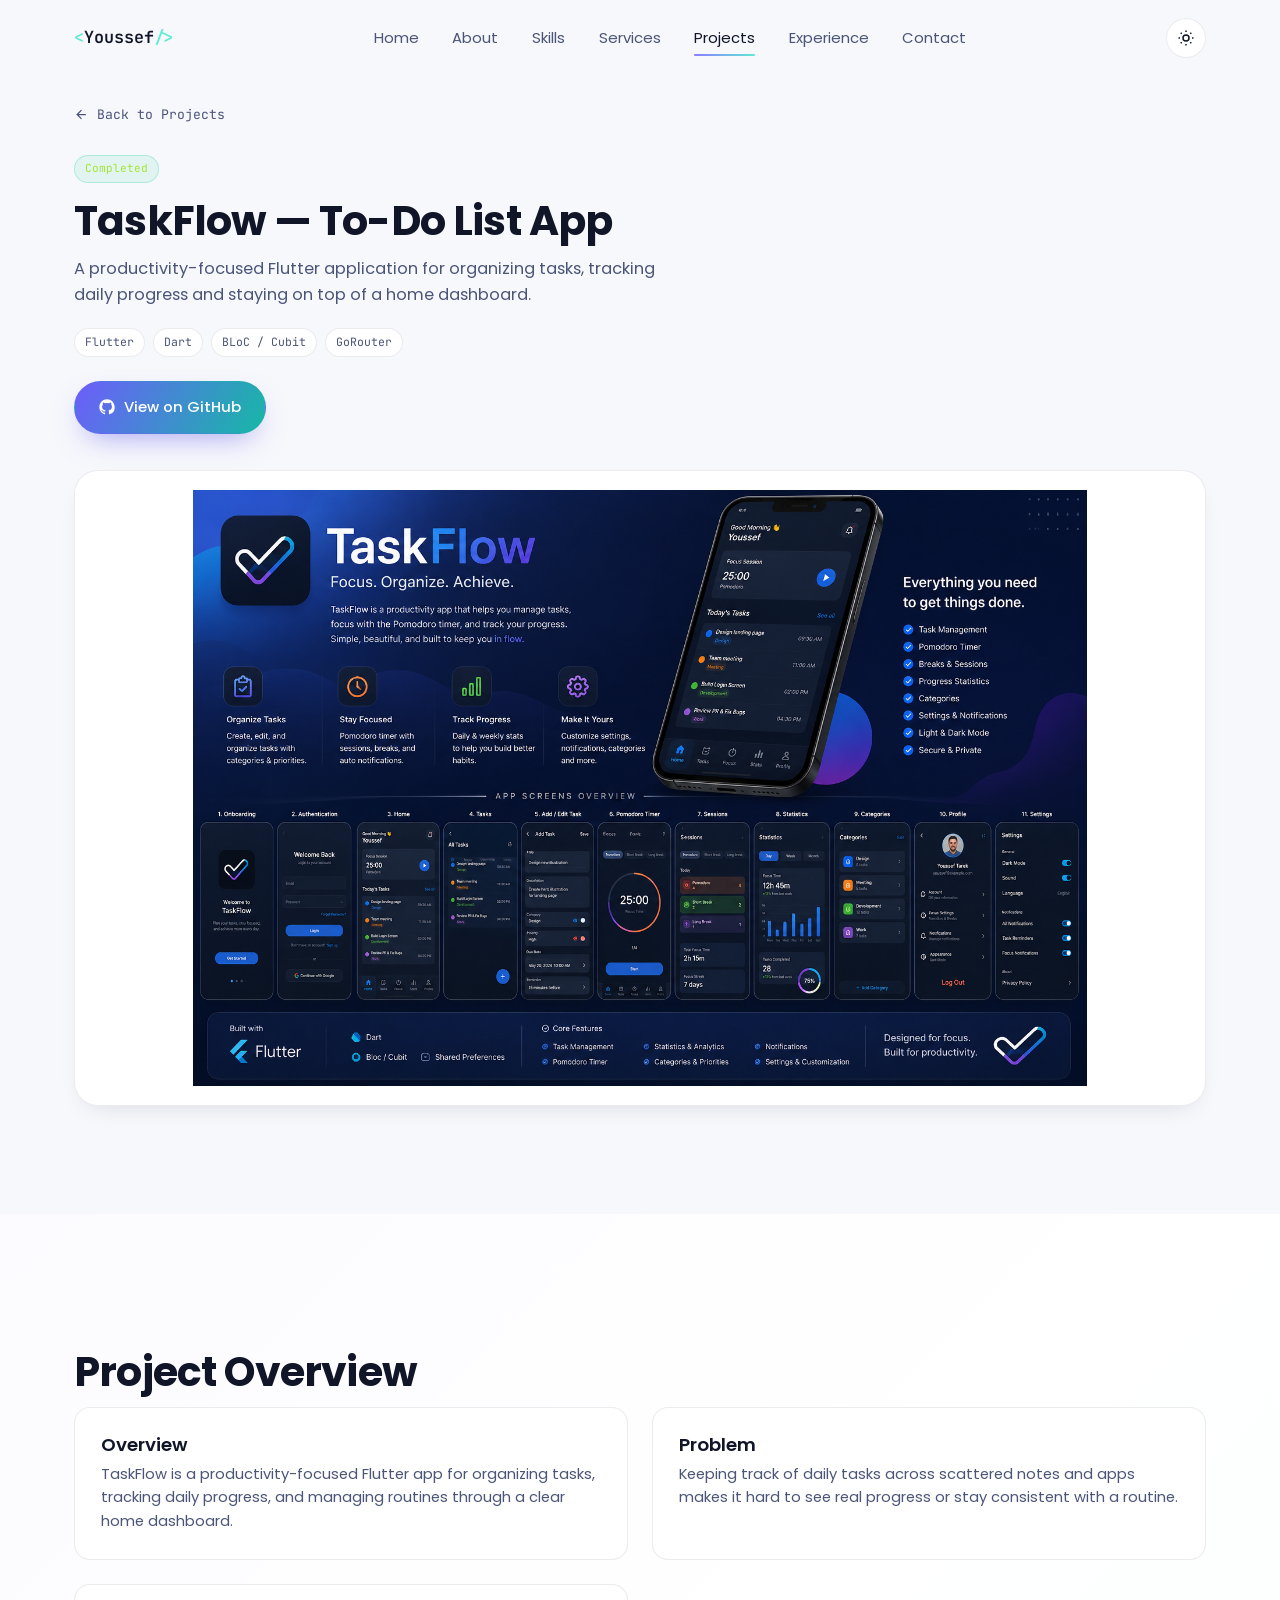
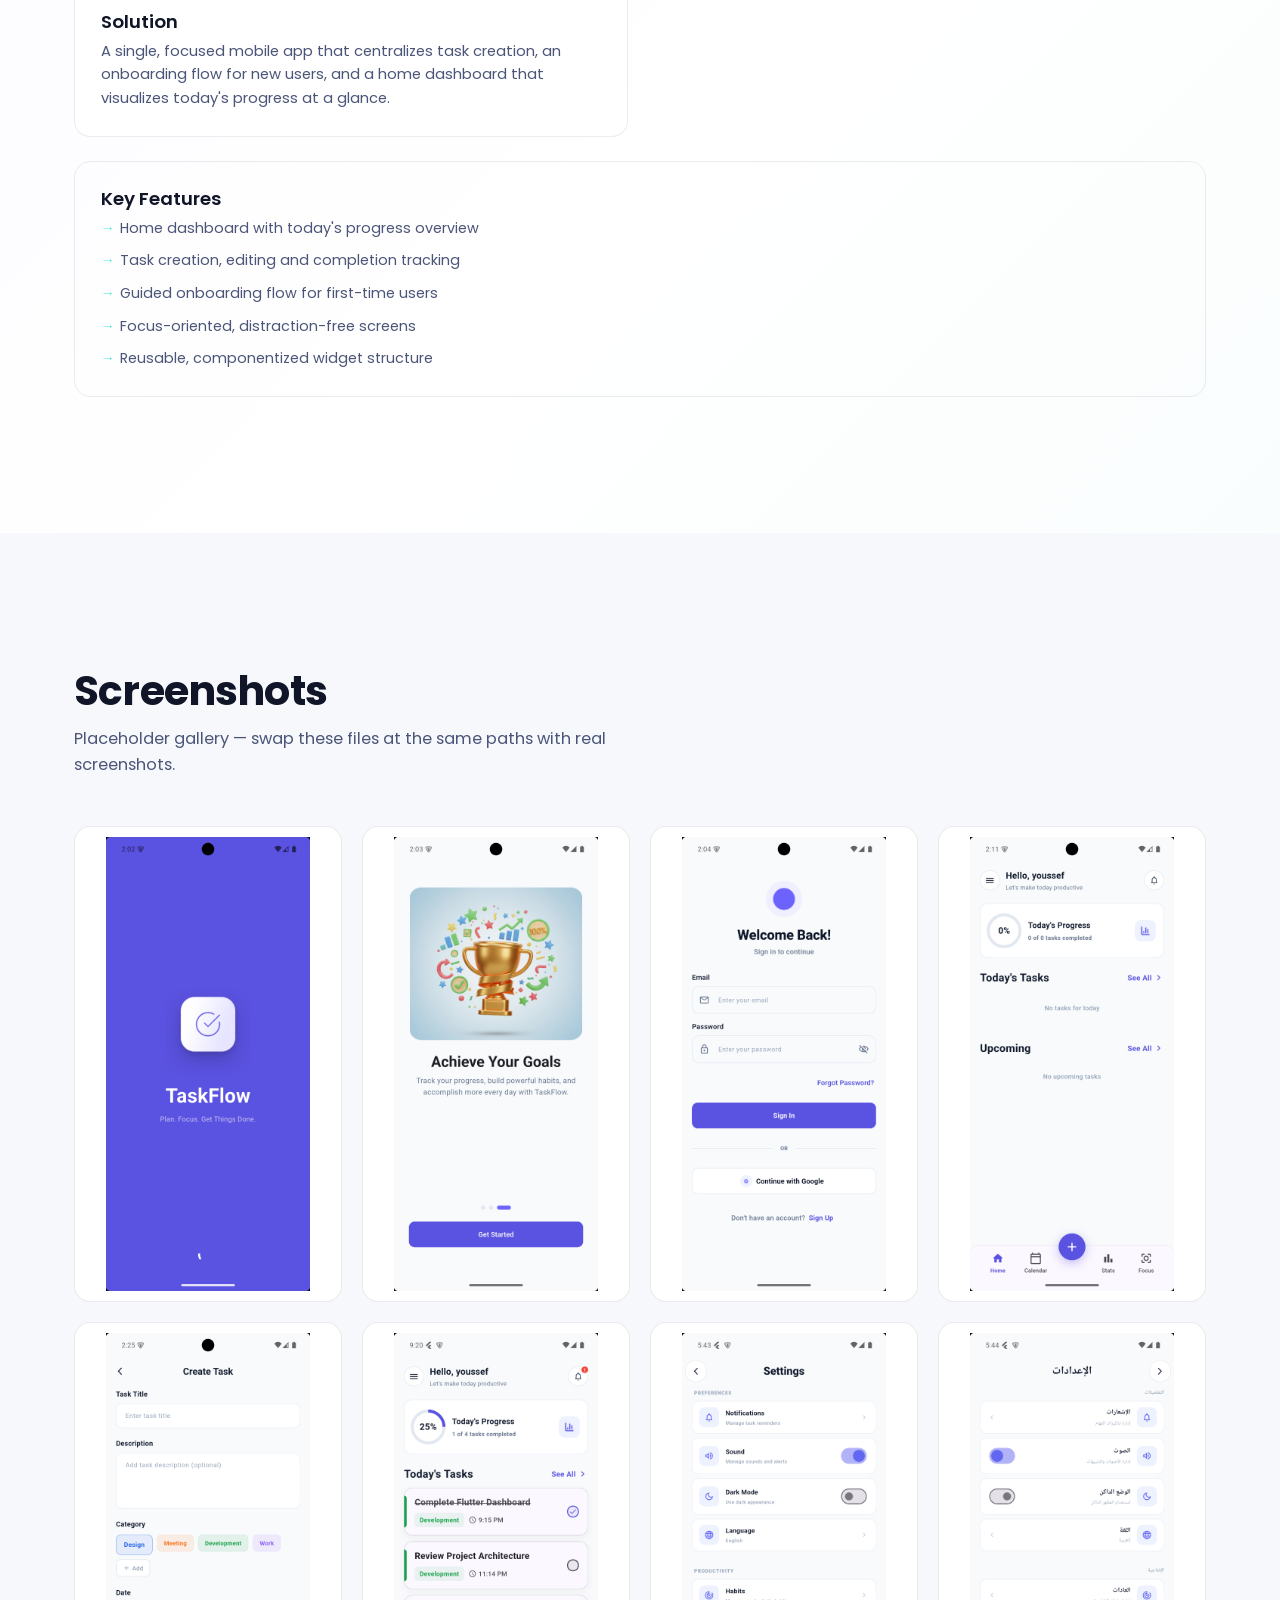
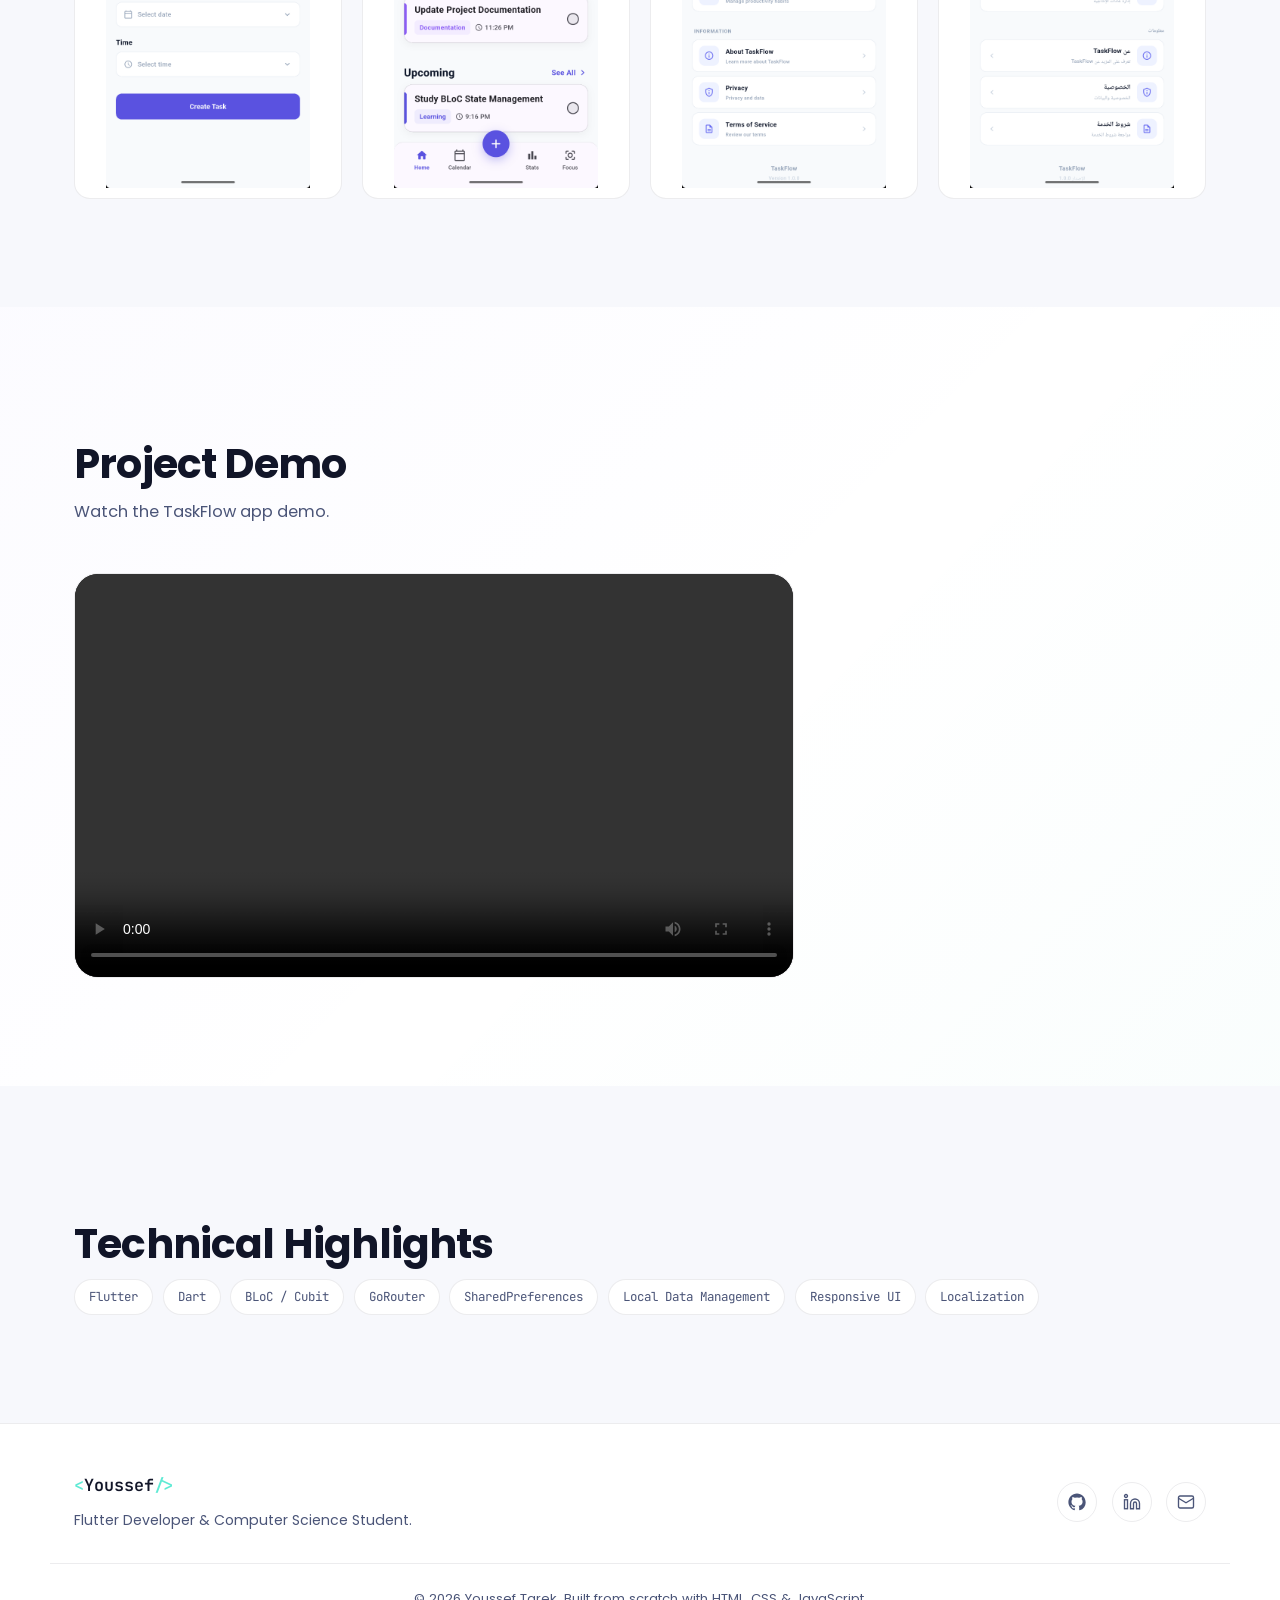
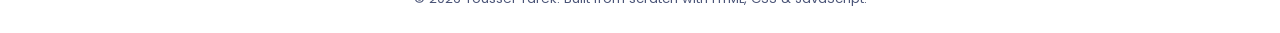
==== commit e10f24a3: "update" ====
--- a/projects/task-app.html
+++ b/projects/task-app.html
@@ -3,24 +3,24 @@
 <head>
   <meta charset="UTF-8" />
   <meta name="viewport" content="width=device-width, initial-scale=1.0" />
-  <title>Task App — Project Details | Youssef Tarek</title>
+  <title>TaskFlow — To-Do List App | Youssef Tarek</title>
 
   <!-- SEO -->
-  <meta name="description" content="Task App — a productivity-focused Flutter application by Youssef Tarek for organizing tasks and tracking daily progress." />
+  <meta name="description" content="TaskFlow is Youssef Tarek's Flutter to-do app for organizing tasks, tracking progress and managing daily routines." />
   <meta name="keywords" content="Task App, Flutter, Dart, BLoC, Cubit, GoRouter, Youssef Tarek, Flutter Developer" />
   <meta name="author" content="Youssef Tarek" />
   <link rel="canonical" href="https://yousseftarek.dev/projects/task-app.html" />
 
   <!-- Open Graph -->
   <meta property="og:type" content="website" />
-  <meta property="og:title" content="Task App — Project Details | Youssef Tarek" />
+  <meta property="og:title" content="TaskFlow — To-Do List App | Youssef Tarek" />
   <meta property="og:description" content="A productivity-focused Flutter application for organizing tasks and tracking daily progress." />
   <meta property="og:url" content="https://yousseftarek.dev/projects/task-app.html" />
   <meta property="og:site_name" content="Youssef Tarek Portfolio" />
 
   <!-- Twitter Card -->
   <meta name="twitter:card" content="summary_large_image" />
-  <meta name="twitter:title" content="Task App — Project Details | Youssef Tarek" />
+  <meta name="twitter:title" content="TaskFlow — To-Do List App | Youssef Tarek" />
   <meta name="twitter:description" content="A productivity-focused Flutter application for organizing tasks and tracking daily progress." />
 
   <!-- Favicon -->
@@ -95,7 +95,7 @@
     <section class="section project-hero">
       <div class="container">
         <span class="project-card__status project-card__status--done">Completed</span>
-        <h1 class="section__title">Task App</h1>
+        <h1 class="section__title">TaskFlow — To-Do List App</h1>
         <p class="section__subtitle" style="margin-bottom: 1.25rem;">
           A productivity-focused Flutter application for organizing tasks, tracking daily
           progress and staying on top of a home dashboard.
@@ -112,7 +112,7 @@
         </div>
 
         <div class="project-hero__image">
-          <img src="../assets/images/hero.png" alt="Task App hero placeholder — replace with a real screenshot at the same path" loading="lazy" />
+          <img src="../assets/images/hero.png" alt="TaskFlow application interface" loading="lazy" />
         </div>
       </div>
     </section>
@@ -127,7 +127,7 @@
           <div class="panel-card">
             <p class="panel-card__eyebrow"></p>
             <h3>Overview</h3>
-            <p>Task App is a productivity-focused Flutter application designed to help users organize tasks and monitor their daily progress through a clean home dashboard.</p>
+            <p>TaskFlow is a productivity-focused Flutter app for organizing tasks, tracking daily progress, and managing routines through a clear home dashboard.</p>
           </div>
           <div class="panel-card">
             <p class="panel-card__eyebrow"></p>
@@ -181,14 +181,12 @@
       <div class="container">
         <p class="eyebrow"></p>
         <h2 class="section__title">Project Demo</h2>
-        <p class="section__subtitle">Video placeholder — add <code>demo.mp4</code> at the path below and it will be ready to wire up to a real player.</p>
+        <p class="section__subtitle">Watch the TaskFlow app demo.</p>
 
         <div class="video-placeholder">
-          <img src="../assets/projects/task_app/demo-poster.png" alt="Task App demo video placeholder poster" loading="lazy" />
-          <button class="video-placeholder__play" type="button" aria-label="Play demo video (placeholder — no video attached yet)">
-            <svg viewBox="0 0 24 24" fill="currentColor" aria-hidden="true"><path d="M8 5v14l11-7z"/></svg>
-          </button>
-          <span class="video-placeholder__note">/assets/projects/task_app/demo.mp4</span>
+          <video src="../assets/projects/task_app/demo.mp4" controls preload="metadata" aria-label="TaskFlow app demo video">
+            Your browser does not support embedded video. <a href="../assets/projects/task_app/demo.mp4">Open the demo video</a>.
+          </video>
         </div>
       </div>
     </section>
@@ -231,12 +229,12 @@
           </a>
         </li>
         <li>
-          <a href="https://www.linkedin.com/in/youssef-tarek-83699b383" target="_blank" rel="noopener noreferrer" aria-label="LinkedIn">
+          <a href="https://www.linkedin.com/in/youssef-tarek-1bb895340" target="_blank" rel="noopener noreferrer" aria-label="LinkedIn">
             <svg viewBox="0 0 24 24" fill="none" stroke="currentColor" stroke-width="1.8" aria-hidden="true"><path d="M16 8a6 6 0 0 1 6 6v7h-4v-7a2 2 0 0 0-4 0v7h-4v-7a6 6 0 0 1 6-6z"/><rect x="2" y="9" width="4" height="12"/><circle cx="4" cy="4" r="2"/></svg>
           </a>
         </li>
         <li>
-          <a href="mailto:youssef.tarek@example.com" aria-label="Email">
+          <a href="mailto:yousseftarekx2@gmail.com" aria-label="Email">
             <svg viewBox="0 0 24 24" fill="none" stroke="currentColor" stroke-width="1.8" aria-hidden="true"><rect x="2" y="4" width="20" height="16" rx="2"/><path d="M2 7l10 6 10-6"/></svg>
           </a>
         </li>
--- a/style.css
+++ b/style.css
@@ -25,19 +25,19 @@
 /* ============ 1. DESIGN TOKENS ============ */
 :root {
   /* Brand palette */
-  --primary: #4F46E5;
-  --primary-light: #6366F1;
-  --secondary: #7C3AED;
-  --accent: #60A5FA;
-  --code-accent: #34D399;
+  --primary: #6D5DFB;
+  --primary-light: #8B7CFF;
+  --secondary: #16B8A6;
+  --accent: #5EEAD4;
+  --code-accent: #A3E635;
 
   /* Dark theme surface */
-  --bg: #0F172A;
-  --bg-elevated: #131B33;
+  --bg: #0A1020;
+  --bg-elevated: #0E172A;
   --bg-card: rgba(255, 255, 255, 0.045);
   --bg-card-hover: rgba(255, 255, 255, 0.075);
-  --border-soft: rgba(255, 255, 255, 0.09);
-  --border-strong: rgba(255, 255, 255, 0.16);
+  --border-soft: rgba(148, 163, 184, 0.13);
+  --border-strong: rgba(94, 234, 212, 0.36);
 
   --text: #E7ECF7;
   --text-dim: #9AA6C3;
@@ -51,7 +51,7 @@
   --radius-sm: 10px;
   --radius-md: 16px;
   --radius-lg: 24px;
-  --shadow-glow: 0 20px 60px -20px rgba(79, 70, 229, 0.45);
+  --shadow-glow: 0 20px 70px -24px rgba(22, 184, 166, 0.55);
   --shadow-soft: 0 10px 30px -12px rgba(0, 0, 0, 0.45);
 
   /* Motion */
@@ -283,6 +283,35 @@
   transition: border-color var(--dur-fast), background var(--dur-fast);
 }
 .theme-toggle:hover { border-color: var(--border-strong); }
+[dir="rtl"] body { font-family: 'Poppins', 'Tahoma', sans-serif; }
+[dir="rtl"] .hero__grid, [dir="rtl"] .about__grid, [dir="rtl"] .contact__grid { text-align: right; }
+[dir="rtl"] .project-card__actions { direction: rtl; }
+.hero__visual { perspective: 1100px; }
+.hero { isolation: isolate; }
+.hero::after {
+  content: ''; position: absolute; z-index: -1; width: min(52vw, 680px); aspect-ratio: 1;
+  right: -12%; top: 5%; border-radius: 50%; pointer-events: none;
+  background: radial-gradient(circle, rgba(22,184,166,.12), rgba(109,93,251,.08) 42%, transparent 70%);
+  filter: blur(18px); animation: orbBreath 9s ease-in-out infinite alternate;
+}
+.hero__visual { transform-style: preserve-3d; }
+.device { transform: rotateY(-10deg) rotateX(4deg) translateZ(18px); transition: transform .8s var(--ease); box-shadow: 22px 28px 70px rgba(0,0,0,.28); }
+.hero__visual:hover .device { transform: rotateY(-3deg) rotateX(0) translateY(-7px) translateZ(28px); }
+.code-card { transform: rotateY(8deg) rotateX(2deg) translateZ(40px); transition: transform .7s var(--ease); }
+.hero__visual:hover .code-card { transform: rotateY(2deg) translateY(-5px) translateZ(52px); }
+.project-card, .service-card, .skill-group, .panel-card { transform-style: preserve-3d; }
+.project-card:hover { transform: translateY(-7px) rotateX(1deg); }
+.project-card__body { transform: translateZ(8px); }
+.project-card:nth-child(4n+1) { background-image: radial-gradient(ellipse at 100% 0%, rgba(109,93,251,.11), transparent 48%); }
+.project-card:nth-child(4n+2) { background-image: radial-gradient(ellipse at 100% 0%, rgba(22,184,166,.10), transparent 48%); }
+.project-card:nth-child(4n+3) { background-image: radial-gradient(ellipse at 100% 0%, rgba(94,234,212,.08), transparent 48%); }
+.blob { animation: floatGlow 12s ease-in-out infinite alternate; }
+.blob--2 { animation-delay: -5s; }
+.section--alt { background-image: linear-gradient(135deg, rgba(109,93,251,.025), transparent 55%, rgba(22,184,166,.025)); }
+.btn { box-shadow: 0 8px 26px rgba(22,184,166,.12); transition: transform var(--dur-med) var(--ease), box-shadow var(--dur-med) var(--ease), background var(--dur-med) var(--ease); }
+.btn:hover { transform: translateY(-3px); box-shadow: 0 14px 34px rgba(22,184,166,.22); }
+@keyframes floatGlow { from { transform: translate3d(0,0,0) scale(1); } to { transform: translate3d(14px,-18px,0) scale(1.06); } }
+@keyframes orbBreath { from { opacity:.55; transform: scale(.92) translateY(0); } to { opacity:1; transform: scale(1.08) translateY(-16px); } }
 .theme-toggle .icon { width: 18px; height: 18px; position: absolute; transition: opacity .3s ease, transform .4s var(--ease); }
 .icon-moon { opacity: 1; transform: scale(1) rotate(0); }
 .icon-sun { opacity: 0; transform: scale(.4) rotate(-90deg); }
@@ -931,6 +960,14 @@
   object-fit: cover;
   object-position: center;
   opacity: .75;
+}
+
+.video-placeholder video {
+  display: block;
+  width: 100%;
+  height: 100%;
+  object-fit: contain;
+  background: #000;
 }
 
 .video-placeholder__play {
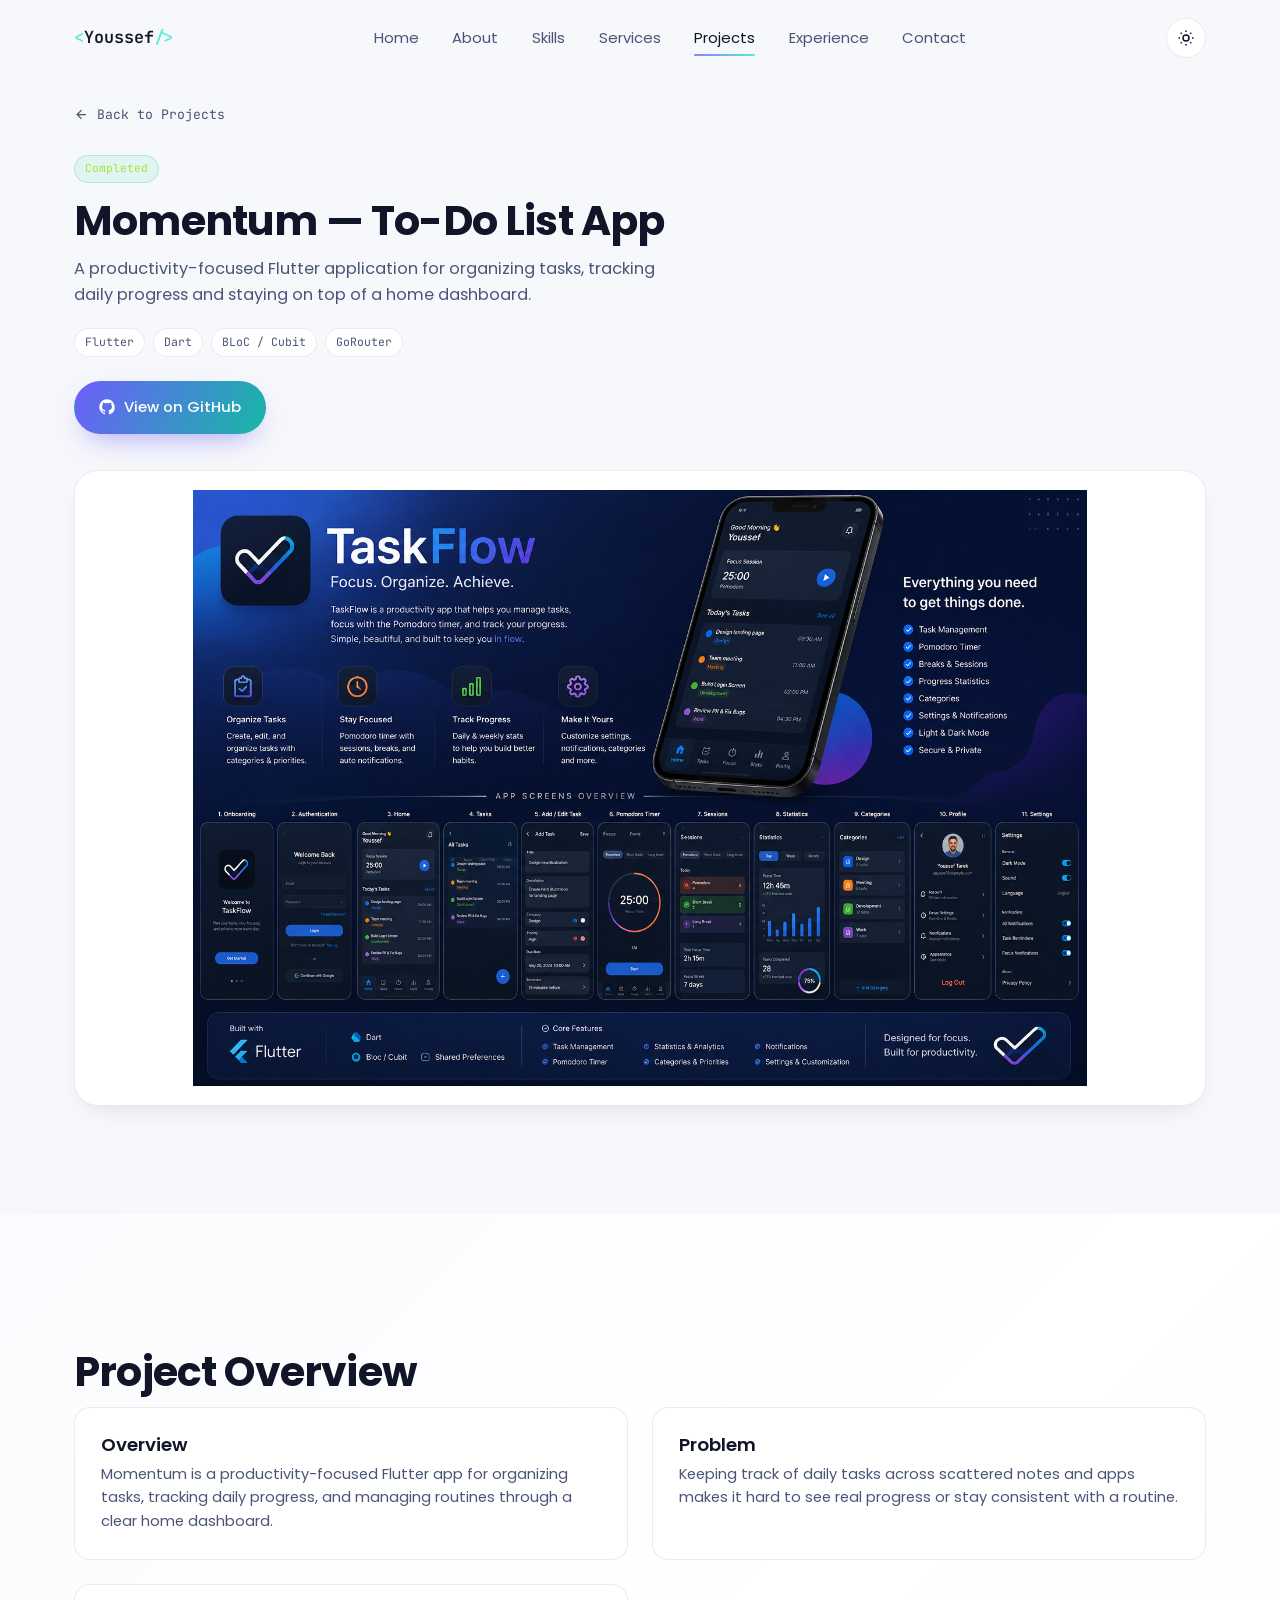
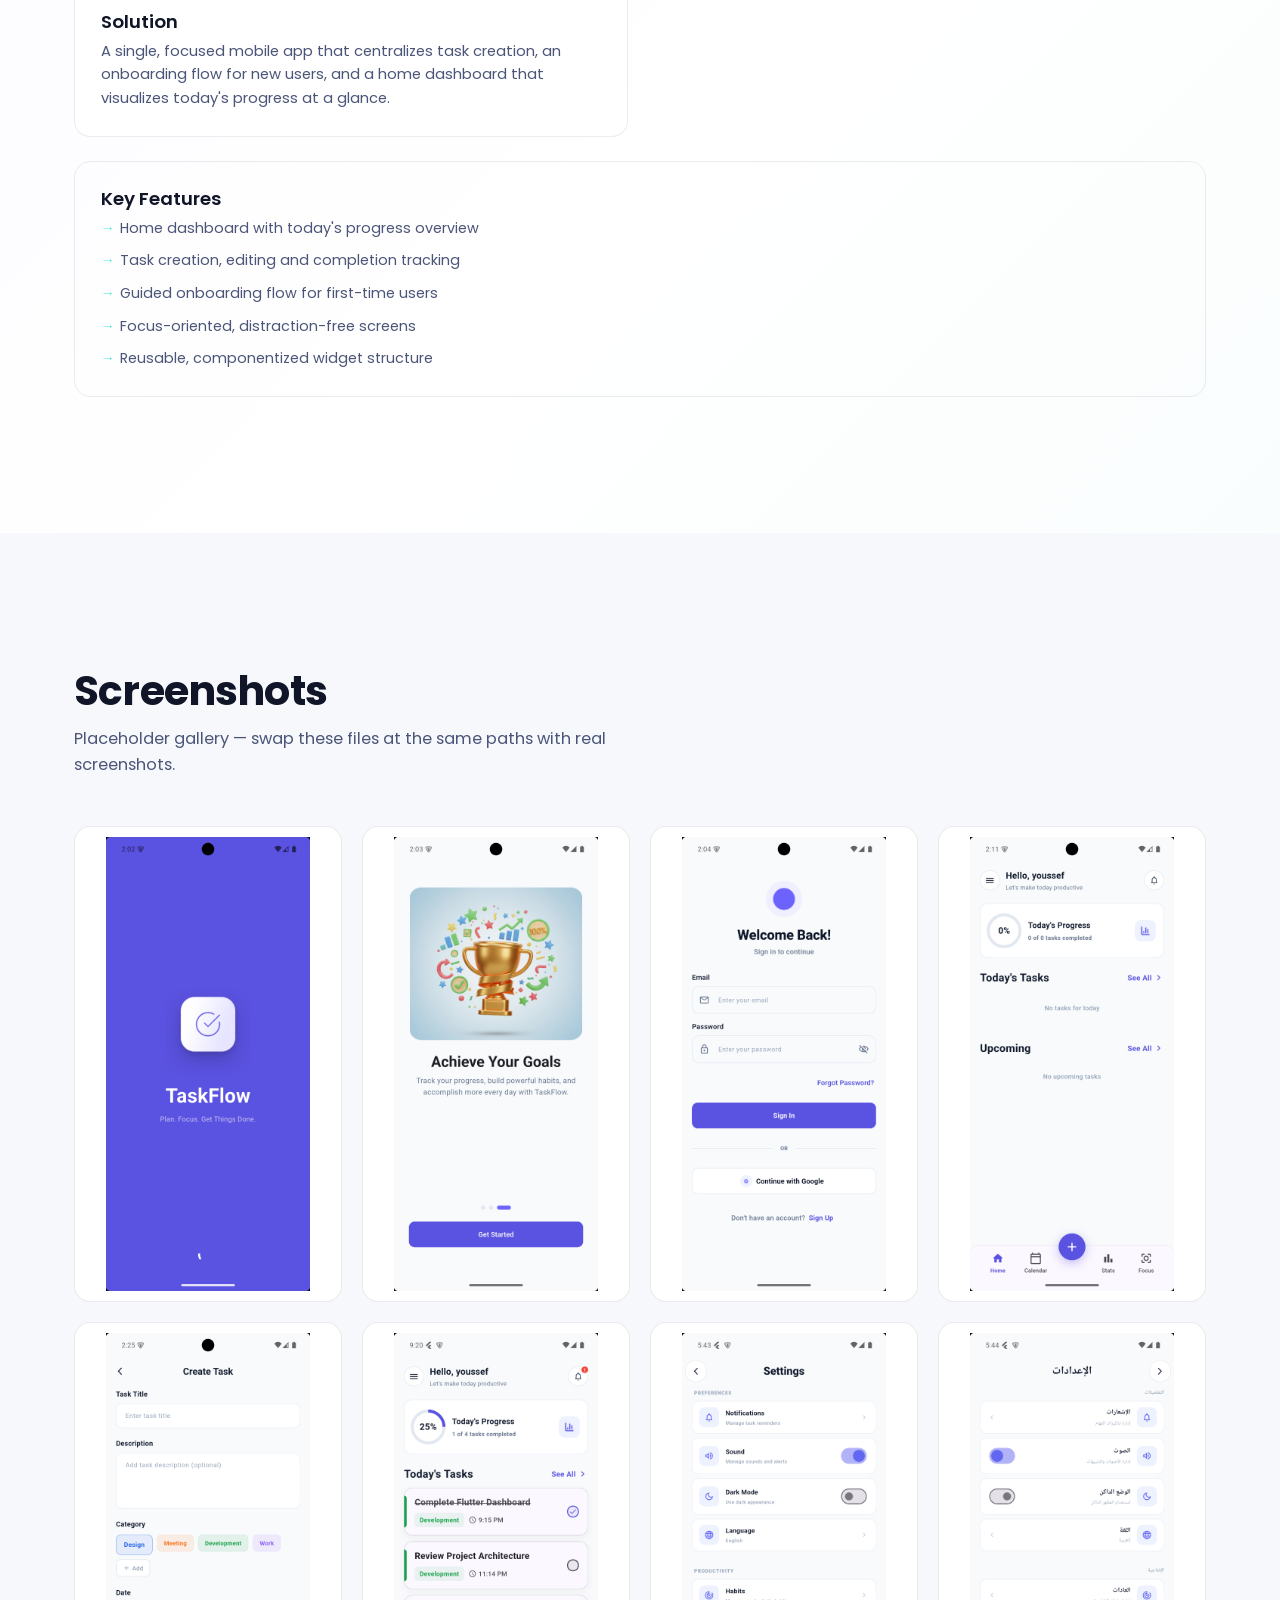
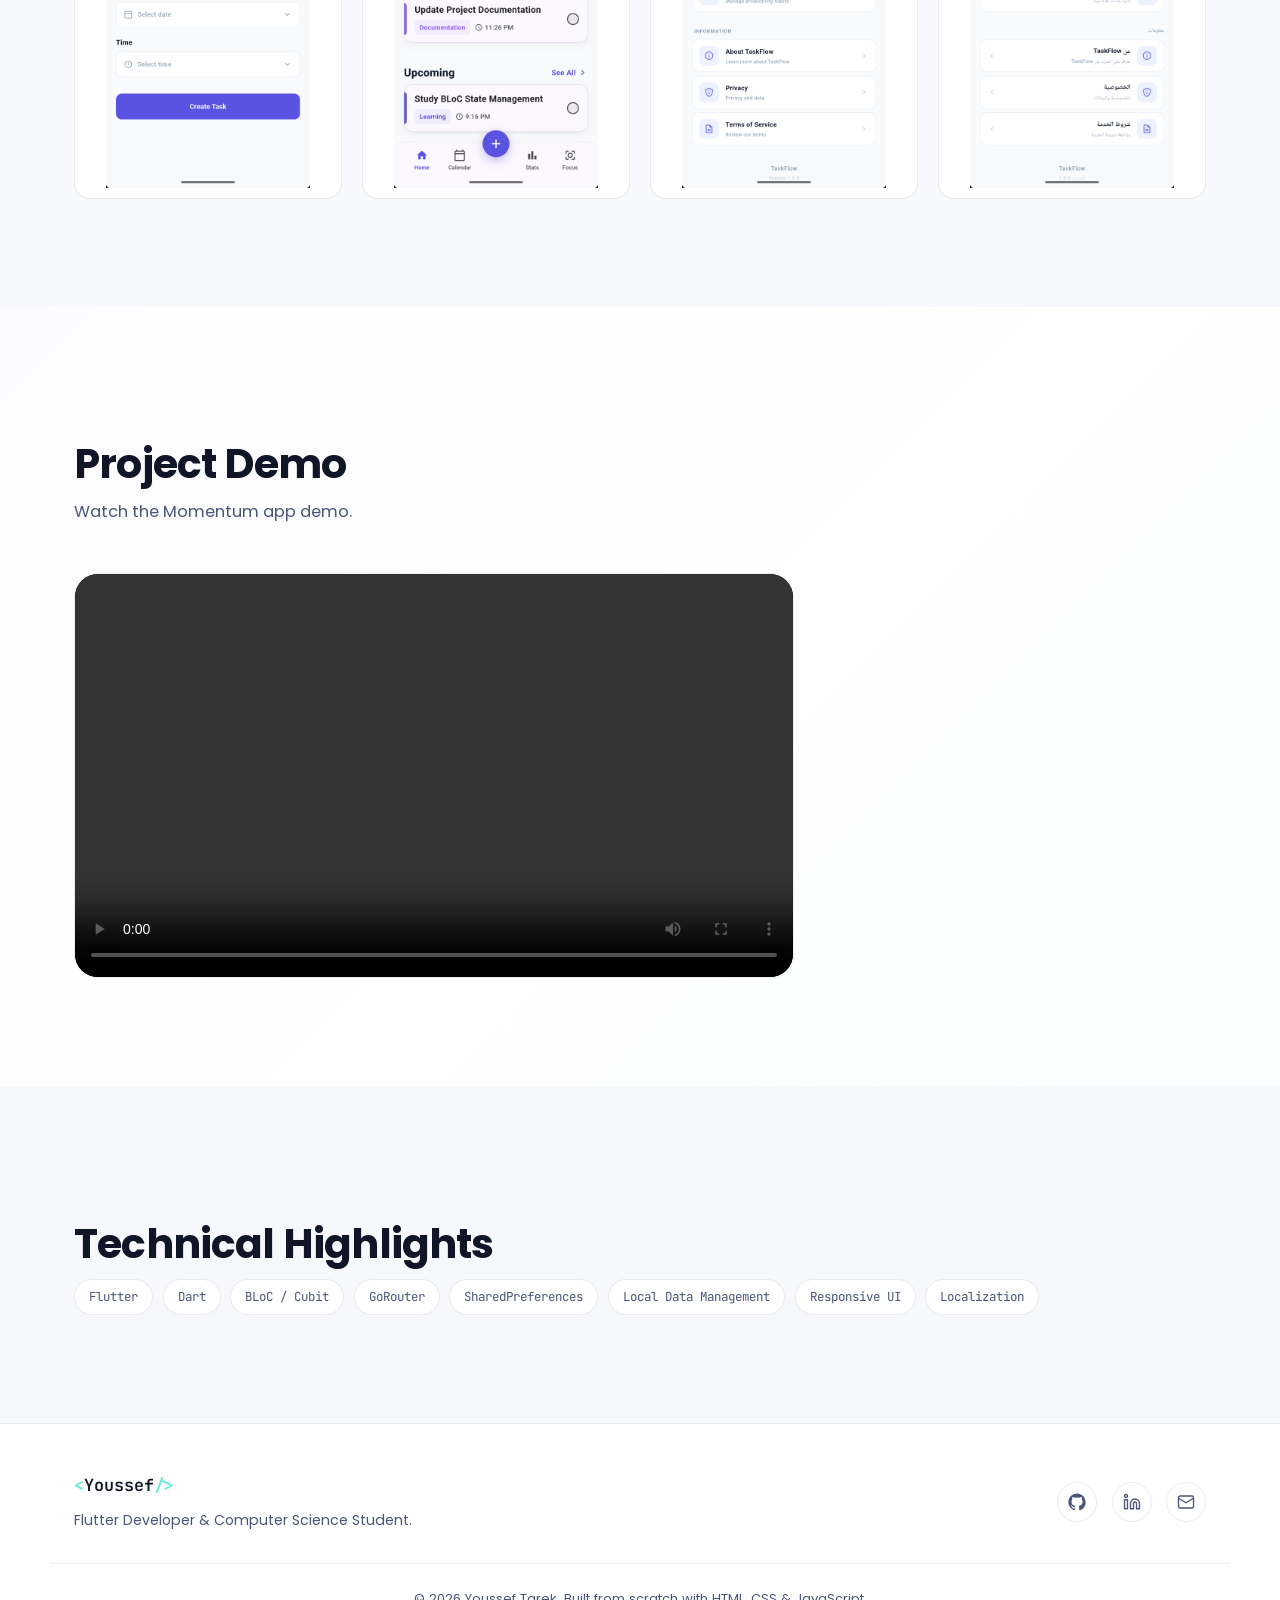
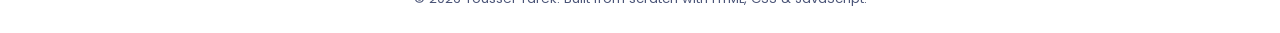
==== commit 01eab830: "Update project names and repo links to Momentum and Skycast" ====
--- a/projects/task-app.html
+++ b/projects/task-app.html
@@ -3,24 +3,24 @@
 <head>
   <meta charset="UTF-8" />
   <meta name="viewport" content="width=device-width, initial-scale=1.0" />
-  <title>TaskFlow — To-Do List App | Youssef Tarek</title>
+  <title>Momentum — To-Do List App | Youssef Tarek</title>
 
   <!-- SEO -->
-  <meta name="description" content="TaskFlow is Youssef Tarek's Flutter to-do app for organizing tasks, tracking progress and managing daily routines." />
+  <meta name="description" content="Momentum is Youssef Tarek's Flutter to-do app for organizing tasks, tracking progress and managing daily routines." />
   <meta name="keywords" content="Task App, Flutter, Dart, BLoC, Cubit, GoRouter, Youssef Tarek, Flutter Developer" />
   <meta name="author" content="Youssef Tarek" />
   <link rel="canonical" href="https://yousseftarek.dev/projects/task-app.html" />
 
   <!-- Open Graph -->
   <meta property="og:type" content="website" />
-  <meta property="og:title" content="TaskFlow — To-Do List App | Youssef Tarek" />
+  <meta property="og:title" content="Momentum — To-Do List App | Youssef Tarek" />
   <meta property="og:description" content="A productivity-focused Flutter application for organizing tasks and tracking daily progress." />
   <meta property="og:url" content="https://yousseftarek.dev/projects/task-app.html" />
   <meta property="og:site_name" content="Youssef Tarek Portfolio" />
 
   <!-- Twitter Card -->
   <meta name="twitter:card" content="summary_large_image" />
-  <meta name="twitter:title" content="TaskFlow — To-Do List App | Youssef Tarek" />
+  <meta name="twitter:title" content="Momentum — To-Do List App | Youssef Tarek" />
   <meta name="twitter:description" content="A productivity-focused Flutter application for organizing tasks and tracking daily progress." />
 
   <!-- Favicon -->
@@ -95,7 +95,7 @@
     <section class="section project-hero">
       <div class="container">
         <span class="project-card__status project-card__status--done">Completed</span>
-        <h1 class="section__title">TaskFlow — To-Do List App</h1>
+        <h1 class="section__title">Momentum — To-Do List App</h1>
         <p class="section__subtitle" style="margin-bottom: 1.25rem;">
           A productivity-focused Flutter application for organizing tasks, tracking daily
           progress and staying on top of a home dashboard.
@@ -105,14 +105,14 @@
         </ul>
 
         <div class="project-hero__actions">
-          <a class="btn btn--primary" href="https://github.com/yousseftarekx2-tech/TaskFlow" target="_blank" rel="noopener noreferrer">
+          <a class="btn btn--primary" href="https://github.com/yousseftarekx2-tech/Momentum" target="_blank" rel="noopener noreferrer">
             <svg viewBox="0 0 24 24" fill="currentColor" aria-hidden="true"><path d="M12 .5C5.73.5.5 5.74.5 12.02c0 5.1 3.29 9.4 7.86 10.93.58.1.79-.25.79-.56 0-.28-.01-1.02-.02-2-3.2.7-3.87-1.54-3.87-1.54-.53-1.34-1.29-1.7-1.29-1.7-1.05-.72.08-.71.08-.71 1.17.08 1.78 1.2 1.78 1.2 1.03 1.77 2.71 1.26 3.37.96.1-.75.4-1.26.73-1.55-2.56-.29-5.26-1.28-5.26-5.7 0-1.26.45-2.29 1.19-3.09-.12-.29-.52-1.46.11-3.05 0 0 .97-.31 3.18 1.18a11 11 0 0 1 5.8 0c2.2-1.49 3.17-1.18 3.17-1.18.64 1.59.24 2.76.12 3.05.74.8 1.18 1.83 1.18 3.09 0 4.43-2.7 5.4-5.28 5.69.42.36.78 1.07.78 2.17 0 1.57-.01 2.83-.01 3.22 0 .31.2.67.8.56A10.53 10.53 0 0 0 23.5 12c0-6.28-5.23-11.5-11.5-11.5z"/></svg>
             <span>View on GitHub</span>
           </a>
         </div>
 
         <div class="project-hero__image">
-          <img src="../assets/images/hero.png" alt="TaskFlow application interface" loading="lazy" />
+          <img src="../assets/images/hero.png" alt="Momentum application interface" loading="lazy" />
         </div>
       </div>
     </section>
@@ -127,7 +127,7 @@
           <div class="panel-card">
             <p class="panel-card__eyebrow"></p>
             <h3>Overview</h3>
-            <p>TaskFlow is a productivity-focused Flutter app for organizing tasks, tracking daily progress, and managing routines through a clear home dashboard.</p>
+            <p>Momentum is a productivity-focused Flutter app for organizing tasks, tracking daily progress, and managing routines through a clear home dashboard.</p>
           </div>
           <div class="panel-card">
             <p class="panel-card__eyebrow"></p>
@@ -181,10 +181,10 @@
       <div class="container">
         <p class="eyebrow"></p>
         <h2 class="section__title">Project Demo</h2>
-        <p class="section__subtitle">Watch the TaskFlow app demo.</p>
+        <p class="section__subtitle">Watch the Momentum app demo.</p>
 
         <div class="video-placeholder">
-          <video src="../assets/projects/task_app/demo.mp4" controls preload="metadata" aria-label="TaskFlow app demo video">
+          <video src="../assets/projects/task_app/demo.mp4" controls preload="metadata" aria-label="Momentum app demo video">
             Your browser does not support embedded video. <a href="../assets/projects/task_app/demo.mp4">Open the demo video</a>.
           </video>
         </div>
